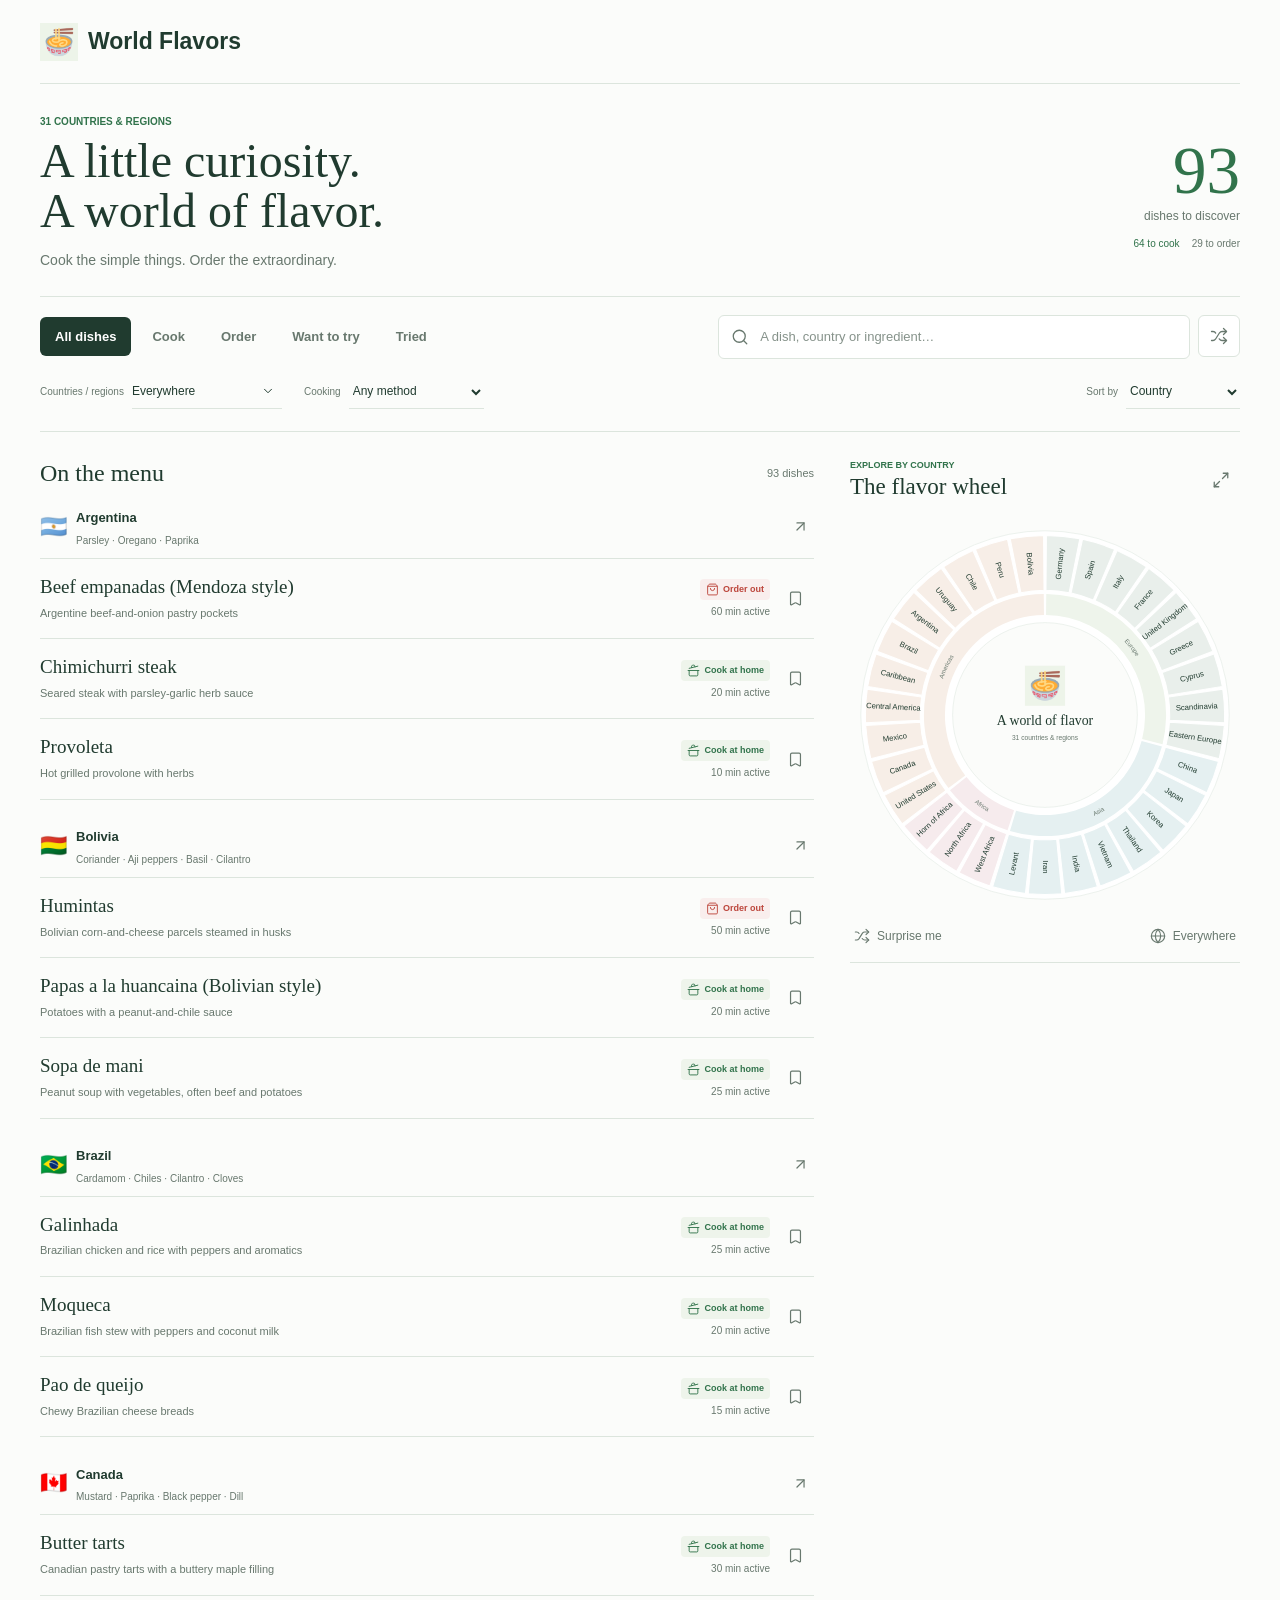
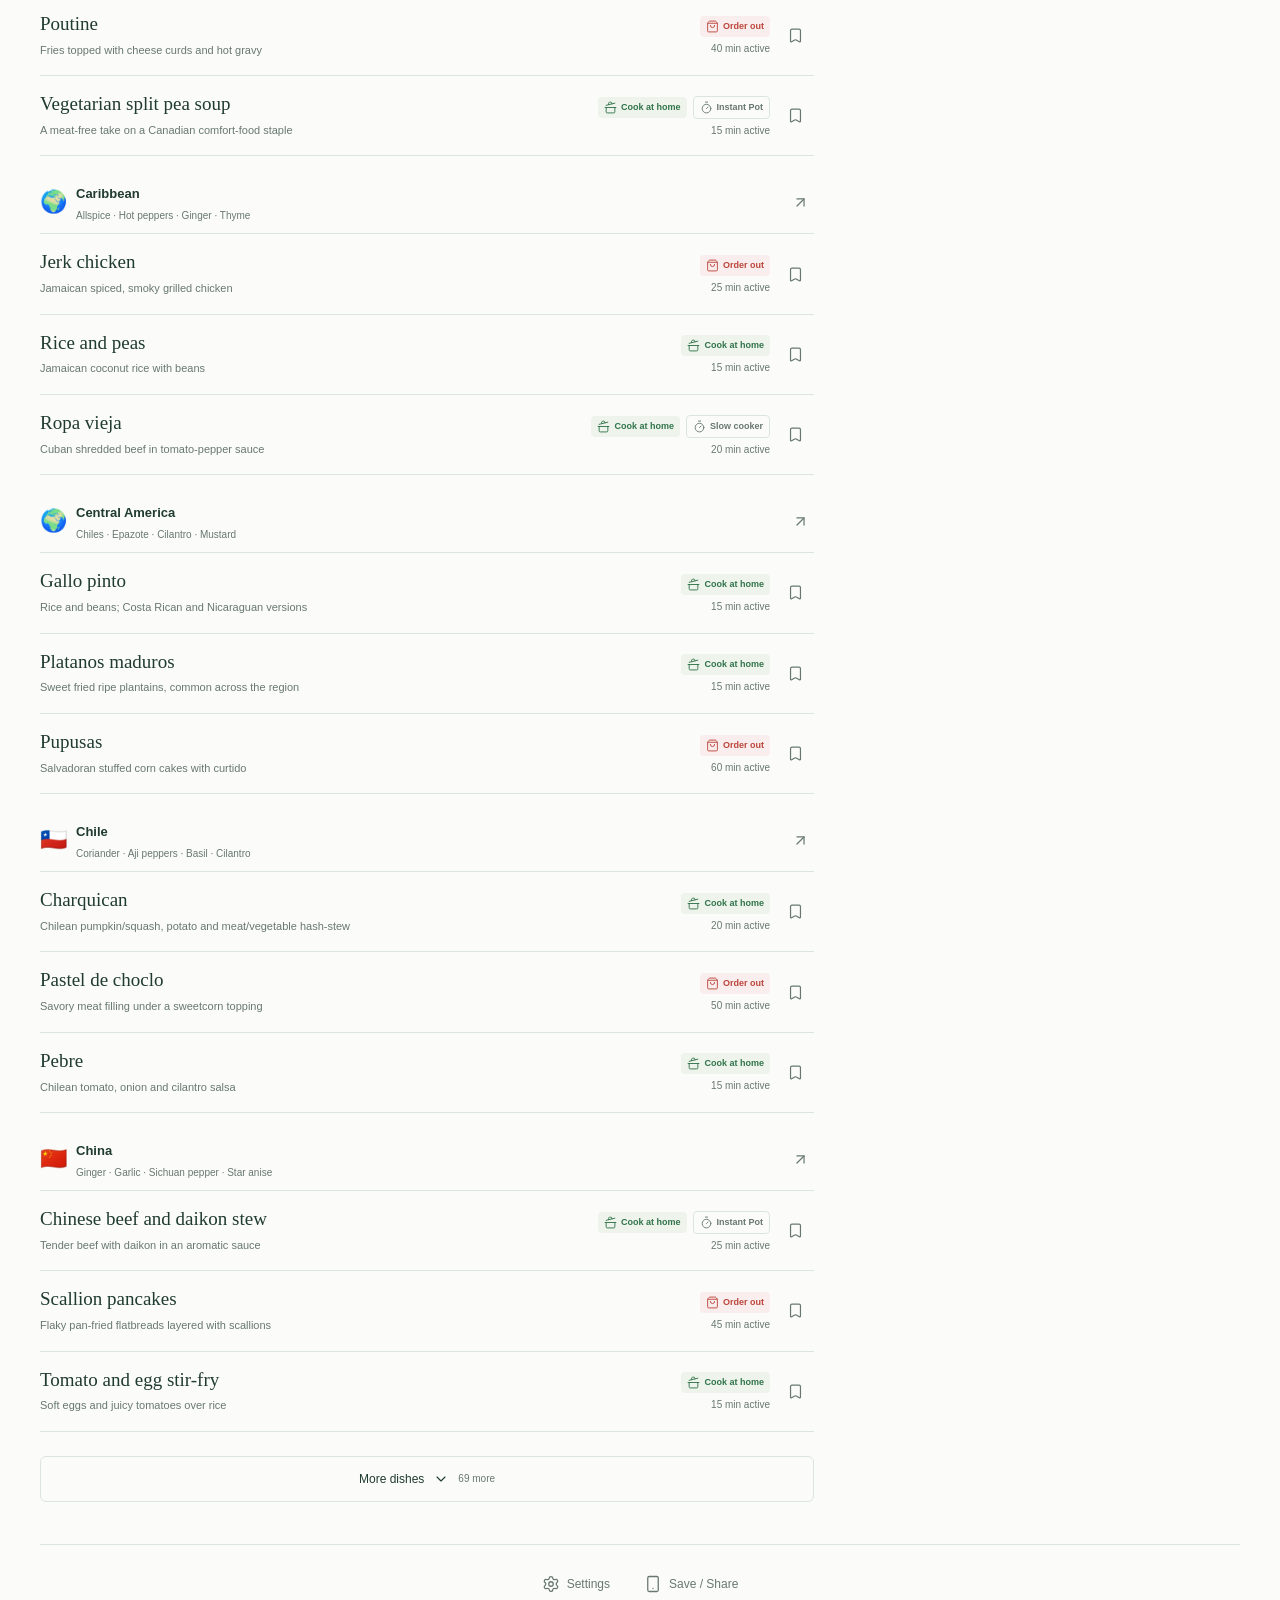
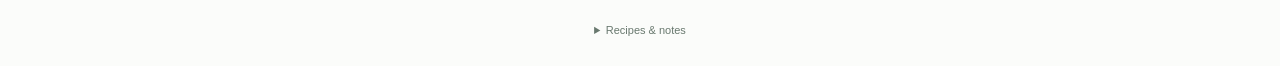
==== index.html @ bf19f8ea "Add country flavor notes and wheel spices; remove lingering hover boxes" ====
<!doctype html>
<html lang="en"><head><meta charset="utf-8"><meta name="viewport" content="width=device-width, initial-scale=1, viewport-fit=cover"><title>World Flavors</title><meta name="description" content="93 dishes, 31 countries and regions. Easy home cooking, Instant Pot and slow-cooker recipes, and extraordinary takeout."><meta name="theme-color" content="#fbfcfa"><meta name="apple-mobile-web-app-title" content="World Flavors"><link rel="icon" href="assets/food-32.png" type="image/png"><link rel="apple-touch-icon" href="assets/food-180.png"><link rel="manifest" href="manifest.webmanifest"><link rel="stylesheet" href="shared/styles.css?v=20261022-flavors"><link rel="stylesheet" href="shared/wheel.css?v=20261022-flavors"></head><body data-theme="original"><div id="app"><p class="load-error">Opening the menu…</p></div><script src="shared/lucide.min.js"></script><script type="module" src="shared/app.js?v=20261022-flavors"></script></body></html>
---- shared/styles.css ----
@font-face{font-family:FlavorSerif;src:local('Georgia');font-display:swap}
:root{--bg:#fbfcfa;--paper:#fff;--ink:#203b2f;--muted:#68786e;--line:#dce5dd;--accent:#31734b;--accent-ink:#fff;--soft:#eef4eb;--secondary:#bc453b;--highlight:#ffac35;--shadow:0 24px 80px #14281c22;color-scheme:light;font-family:Arial,Helvetica,sans-serif;font-synthesis:none;letter-spacing:0}
*{box-sizing:border-box}body{margin:0;background:var(--bg);color:var(--ink);min-width:320px}button,input,select,textarea{font:inherit;color:inherit}button,a,input,select,textarea{-webkit-tap-highlight-color:transparent}button{cursor:pointer}button,a{touch-action:manipulation}a{color:var(--accent)}button{border:0}button:focus-visible,a:focus-visible,input:focus-visible,select:focus-visible,textarea:focus-visible,path:focus-visible{outline:3px solid var(--secondary);outline-offset:3px}button:disabled{opacity:.5;cursor:default}button:active:not(:disabled){transform:scale(.97)}svg{flex-shrink:0;vertical-align:middle}[hidden]{display:none!important}h1,h2,h3,p{margin-top:0}h1,h2,h3{letter-spacing:0}button svg{pointer-events:none}.site-shell{max-width:1360px;margin:0 auto;padding:0 40px}.topbar{display:flex;align-items:center;justify-content:space-between;min-height:84px;gap:12px;border-bottom:1px solid var(--line)}.brand{display:flex;align-items:center;gap:10px;text-decoration:none;color:var(--ink);font-weight:750;font-size:23px;white-space:nowrap}.brand img{object-fit:contain}.variant-link{display:flex;align-items:center;gap:7px;font-size:12px;text-decoration:none;color:var(--muted)}.intro{display:flex;justify-content:space-between;align-items:center;padding:32px 0 25px;gap:24px}.eyebrow{display:block;color:var(--accent);font-size:10px;letter-spacing:0;font-weight:750;margin-bottom:9px}.intro h1{font-family:Georgia,serif;font-weight:500;font-size:48px;line-height:1.04;margin:0 0 14px}.intro-caption{color:var(--muted);font-size:14px;margin:0;line-height:1.5}.intro-tally{min-width:185px;display:grid;gap:5px;text-align:right}.intro-tally>strong{font-family:Georgia,serif;font-size:67px;line-height:1;font-weight:400;color:var(--accent)}.intro-tally>span{font-size:12px;color:var(--muted)}.intro-tally>div{display:flex;justify-content:flex-end;gap:12px;font-size:10px;color:var(--muted);margin-top:10px}.intro-tally>div span:first-child{color:var(--accent)}.mobile-tools{display:none}.filters{padding:18px 0 22px;border-top:1px solid var(--line);border-bottom:1px solid var(--line);display:grid;grid-template-columns:minmax(0,1fr) minmax(280px,.8fr);gap:16px 26px}.tabs{display:flex;gap:6px;align-items:center;overflow-x:auto;scrollbar-width:none}.tabs button{min-height:39px;padding:0 15px;border-radius:6px;white-space:nowrap;background:transparent;color:var(--muted);font-size:13px;font-weight:600;transition:background .18s,color .18s}.tabs button[aria-pressed=true]{background:var(--ink);color:var(--paper)}.search-line{display:flex;gap:8px;min-width:0}.searchbox{display:flex;gap:9px;align-items:center;border:1px solid var(--line);border-radius:6px;background:var(--paper);padding:0 12px;min-width:0;flex:1}.searchbox svg{color:var(--muted)}.searchbox input{background:transparent;border:0;outline:0;width:100%;min-height:42px;min-width:0;font-size:13px}.searchbox:focus-within{outline:2px solid var(--accent);outline-offset:1px}.searchbox input::placeholder{color:var(--muted);opacity:.8}.filter-selects{grid-column:1/-1;display:flex;gap:22px}.filter-selects label{display:flex;align-items:center;gap:8px;min-width:0}.filter-selects label>span{font-size:10px;color:var(--muted);white-space:nowrap}.filter-selects select{background:transparent;border:0;border-bottom:1px solid var(--line);border-radius:0;min-height:34px;font-size:12px;min-width:0;max-width:230px;padding-right:7px}.sort-field{margin-left:auto}.icon-button{background:transparent;display:inline-flex;align-items:center;justify-content:center;width:38px;height:38px;min-width:38px;border-radius:6px;color:var(--muted);transition:background .15s,color .15s,transform .18s}.icon-button:hover{background:var(--soft);color:var(--accent)}.shuffle-button{height:42px;width:42px;border:1px solid var(--line);background:var(--paper)}.text-action{display:inline-flex;align-items:center;justify-content:center;gap:7px;background:transparent;text-decoration:none;color:var(--muted);font-size:12px;padding:8px 4px;min-height:38px;transition:color .15s}.text-action:hover{color:var(--accent)}.main-layout{display:grid;grid-template-columns:minmax(0,1fr) 340px;gap:36px;align-items:start;padding:28px 0 10px}.wheel-aside{grid-column:2;grid-row:1;position:sticky;top:20px;padding:0 0 12px}.wheel-heading{display:flex;justify-content:space-between;align-items:center;margin-bottom:12px;gap:10px}.wheel-heading h2{font-family:Georgia,serif;font-size:23px;font-weight:500;margin:0}.wheel-heading .eyebrow{font-size:9px;margin-bottom:4px}.wheel-image{position:relative;aspect-ratio:4/3;background:#e6e5dc;border-radius:6px;overflow:hidden;isolation:isolate}.wheel-image>img{display:block;width:100%;height:100%;object-fit:contain}.wheel-overlay{position:absolute;inset:0;width:100%;height:100%}.wheel-overlay path{fill:transparent;stroke:transparent;stroke-width:5;cursor:pointer;transition:fill .15s,stroke .15s}.wheel-overlay path:hover{fill:#fff8;stroke:#fff}.wheel-overlay path.active{fill:#f7a31a70;stroke:#ff9700;stroke-width:7;filter:drop-shadow(0 0 4px #fff)}.wheel-overlay path:focus-visible{outline:0;fill:#fff8;stroke:#ff9700}.wheel-selection{font-family:Georgia,serif;font-size:20px;margin:15px 0 9px;min-height:24px}.wheel-actions{display:flex;justify-content:space-between;gap:12px;align-items:center;border-bottom:1px solid var(--line);padding:0 0 7px}.quiet{font-size:10px;color:var(--muted);line-height:1.5;margin:10px 0 0}.results{min-width:0;grid-column:1;grid-row:1}.results-heading{display:flex;align-items:center;justify-content:space-between;gap:12px;margin-bottom:18px}.results-heading h2{font-family:Georgia,serif;font-size:24px;font-weight:500;margin:0}.results-heading>span{font-size:11px;color:var(--muted);white-space:nowrap}.country-group{margin-bottom:24px}.country-heading{display:flex;align-items:center;gap:9px;border-bottom:1px solid var(--line);padding:0 0 9px}.country-heading h3{font-size:13px;font-weight:700;margin:0}.country-heading>button{margin-left:auto;width:28px;height:28px;min-width:28px}.country-flag{font-size:22px}.dish-row{display:flex;align-items:center;border-bottom:1px solid var(--line);position:relative;transition:background .18s}.dish-open:hover .dish-text>strong{color:var(--accent)}.dish-open{display:flex;align-items:center;justify-content:space-between;text-align:left;padding:17px 6px 17px 0;gap:14px;width:100%;min-width:0;background:transparent}.dish-text{min-width:0;display:grid;gap:6px}.dish-text>strong{font-family:Georgia,serif;font-size:19px;font-weight:500;line-height:1.2;overflow-wrap:anywhere}.dish-text>small{font-size:11px;line-height:1.5;color:var(--muted);max-width:330px}.row-end{display:flex;flex-wrap:wrap;align-items:center;gap:6px;justify-content:flex-end;max-width:180px;flex-shrink:0}.row-end>small{font-size:10px;color:var(--muted);width:100%;text-align:right}.row-end>svg{display:none}.badge{display:inline-flex;align-items:center;gap:4px;border-radius:4px;padding:4px 6px;font-size:9px;line-height:1;white-space:nowrap;font-weight:600;color:var(--accent);background:var(--soft)}.badge.order{color:var(--secondary);background:color-mix(in srgb,var(--secondary) 9%,var(--paper))}.badge.appliance{background:transparent;border:1px solid var(--line);color:var(--muted)}.save-button.selected{color:var(--accent)}.save-button.selected svg{fill:color-mix(in srgb,var(--accent) 18%,transparent)}.tried-mark{display:inline-flex;align-items:center;justify-content:center;margin-left:7px;color:var(--accent);vertical-align:middle}.load-more{display:flex;align-items:center;justify-content:center;gap:9px;width:100%;border:1px solid var(--line);background:transparent;border-radius:6px;min-height:46px;color:var(--ink);font-size:12px}.load-more small{font-size:10px;color:var(--muted)}.empty-state{text-align:center;padding:60px 20px;color:var(--muted)}.empty-state h3{font-size:19px;color:var(--ink);margin:18px 0 8px}.empty-state p{font-size:13px;line-height:1.5}.empty-state .primary{margin-top:12px}.footer{border-top:1px solid var(--line);padding:20px 0 26px;margin-top:32px}.footer-actions{display:flex;justify-content:center;gap:26px;margin-bottom:18px}.source-notes{max-width:780px;margin:auto;color:var(--muted);font-size:11px;line-height:1.7}.source-notes summary{cursor:pointer;text-align:center;font-size:11px}.source-notes p{margin:12px 0}.staging-back{display:flex;align-items:center;justify-content:center;gap:5px;text-decoration:none;color:var(--muted);font-size:10px;margin-top:16px}.cards-grid{display:grid;grid-template-columns:repeat(2,minmax(0,1fr));gap:16px}.dish-card{border:1px solid var(--line);border-radius:8px;background:var(--paper);padding:14px;min-width:0;transition:transform .2s,border-color .2s}.dish-card:hover{transform:translateY(-3px);border-color:var(--accent)}.card-top{display:flex;align-items:center;justify-content:space-between;gap:8px;margin-bottom:12px}.country-label{font-size:10px;color:var(--muted);line-height:1.4}.card-top .icon-button{width:30px;height:30px;min-width:30px}.card-open{display:block;background:transparent;text-align:left;width:100%;padding:0}.card-open h3{font-size:24px;line-height:1.1;font-weight:650;margin:0 0 12px;overflow-wrap:anywhere}.card-open p{font-size:12px;color:var(--muted);line-height:1.6;min-height:58px;margin:0 0 15px}.card-badges{display:flex;flex-wrap:wrap;gap:5px;margin-bottom:20px;min-height:23px}.card-bottom{display:flex;justify-content:space-between;align-items:center;gap:8px;border-top:1px solid var(--line);padding-top:12px;font-size:10px;color:var(--muted)}.card-bottom>span:first-child{display:flex;gap:4px;align-items:center}.passport-grid{display:grid;grid-template-columns:repeat(2,minmax(0,1fr));gap:20px}.passport-grid .country-group{border:1px solid var(--line);border-radius:8px;margin:0;padding:16px;background:var(--paper)}.passport-grid .country-heading{padding-bottom:12px}.passport-grid .country-heading>div small{display:block;font-size:10px;color:var(--muted);margin-top:4px}.passport-grid .dish-open{display:grid;gap:8px;padding:15px 0}.passport-grid .dish-text>strong{font-family:Arial,Helvetica,sans-serif;font-size:15px;font-weight:650}.passport-grid .row-end{max-width:none;justify-content:flex-start}.passport-grid .row-end>small{width:auto}.passport-grid .dish-text>small{display:none}.passport-grid .dish-row:last-child{border-bottom:0}.passport-grid .dish-row>.save-button{align-self:flex-start;margin-top:10px}.menu-table{border-top:2px solid var(--accent)}.menu-table-head{display:grid;grid-template-columns:2.1fr 1fr 1.2fr 60px 38px;gap:16px;padding:14px 8px;font-size:10px;color:var(--muted);border-bottom:1px solid var(--line)}.table-row{display:flex;align-items:center;border-bottom:1px solid var(--line);padding:0 8px;gap:8px}.table-row:hover{background:var(--soft)}.table-open{display:grid;grid-template-columns:2.1fr 1fr 1.2fr 60px;align-items:center;gap:16px;flex:1;min-width:0;text-align:left;background:transparent;padding:17px 0}.table-open>span:first-child{display:grid;gap:5px}.table-open strong{font-size:14px;line-height:1.4}.table-open>span:first-child small{font-size:10px;line-height:1.5;color:var(--muted)}.table-country{font-size:11px;color:var(--muted);line-height:1.5}.table-badges{display:flex;flex-wrap:wrap;gap:5px}.table-time{font-variant-numeric:tabular-nums;font-size:20px;color:var(--accent);text-align:right}.table-time small{display:block;font-size:9px;color:var(--muted)}.wheel-dish-country{display:block;font-size:10px;color:var(--muted);padding-top:16px}.wheel-dish .dish-text small{display:none}









/* Themes apply immediately to each direction, including every modal. */
body[data-theme="night"]{--bg:#171b1b;--paper:#212727;--ink:#eef3ed;--muted:#a4b3ac;--line:#3c4842;--accent:#9fd5ac;--accent-ink:#18291d;--soft:#2a3a30;--secondary:#f0a293;--shadow:0 24px 80px #0007;color-scheme:dark}
body[data-theme="garden"]{--bg:#f1f8f0;--paper:#fff;--ink:#244834;--muted:#6d8073;--line:#d4e4d5;--accent:#428753;--accent-ink:#fff;--soft:#e1f0de;--secondary:#ae5a50;color-scheme:light}
body[data-theme="cherry"]{--bg:#fff4f4;--paper:#fff;--ink:#5a2638;--muted:#98717c;--line:#f0d7df;--accent:#bd3556;--accent-ink:#fff;--soft:#f9e6ed;--secondary:#24786a;color-scheme:light}
body[data-theme="night"] .tabs button[aria-pressed=true]{background:var(--accent);color:var(--accent-ink)}
.modal-open{overflow:hidden}.modal-layer{position:fixed;inset:0;z-index:50;display:grid;place-items:center;padding:20px;background:#10201885;backdrop-filter:blur(8px);opacity:0;transition:opacity .16s ease}.modal-layer.visible{opacity:1}.modal-card{width:min(570px,100%);max-height:calc(100dvh - 40px);overflow:auto;overscroll-behavior:contain;background:var(--paper);color:var(--ink);padding:26px;border-radius:8px;border:1px solid var(--line);box-shadow:var(--shadow);transform:translateY(12px) scale(.97);transition:transform .2s cubic-bezier(.2,.7,.2,1)}.visible .modal-card{transform:translateY(0) scale(1)}.modal-layer[data-kind=wheel] .modal-card{width:min(980px,100%)}.modal-header{display:flex;align-items:flex-start;justify-content:space-between;gap:18px;margin-bottom:20px}.modal-header h2{font-family:Georgia,serif;font-weight:500;font-size:31px;line-height:1.1;margin:0;overflow-wrap:anywhere}.modal-header .eyebrow{font-size:11px;line-height:1.5}.close-button{border:1px solid var(--line);width:36px;height:36px;min-width:36px;color:var(--ink)}.close-button:hover{transform:rotate(90deg)}.detail-badges{display:flex;gap:6px;flex-wrap:wrap;margin-bottom:16px}.detail-badges .badge{font-size:11px;padding:6px 8px}.detail-description{font-size:16px;line-height:1.6;color:var(--muted)}.detail-facts{display:grid;grid-template-columns:1fr 1fr;gap:14px 22px;border-top:1px solid var(--line);border-bottom:1px solid var(--line);padding:17px 0;margin-bottom:21px}.detail-facts>div:last-child{grid-column:1/-1}.detail-facts span{display:block;font-size:9px;color:var(--muted);margin-bottom:6px}.detail-facts strong{font-size:15px;font-weight:600;line-height:1.4}.detail-section{margin-bottom:19px}.detail-section h3,.settings-section h3{font-size:13px;font-weight:650;margin:0 0 7px}.detail-section p{font-size:13px;line-height:1.6;color:var(--muted);margin:0}.appliance-note{display:flex;gap:12px;border-left:3px solid var(--accent);padding-left:12px}.appliance-note>svg{color:var(--accent);margin-top:2px}.appliance-note small{display:block;font-size:10px;color:var(--accent);margin-top:6px;line-height:1.5}.detail-choices{display:flex;gap:10px;flex-wrap:wrap;margin-bottom:20px}.primary,.secondary{display:inline-flex;align-items:center;justify-content:center;gap:8px;text-decoration:none;min-height:44px;border-radius:6px;padding:10px 16px;font-size:13px;font-weight:600;transition:background .15s,transform .15s}.primary{background:var(--accent);color:var(--accent-ink);border:1px solid var(--accent)}.secondary{background:transparent;border:1px solid var(--line);color:var(--muted)}.secondary.selected{color:var(--accent);background:var(--soft);border-color:var(--accent)}.recipe-link{display:flex;width:100%;margin-top:18px}.detail-wheel-link{display:flex;margin:9px auto 0;font-size:11px;max-width:100%;white-space:normal}.notes-field{display:grid;gap:7px;font-size:11px;color:var(--muted)}textarea,input,select{font-size:16px}textarea{resize:vertical;line-height:1.5}textarea,.share-row input{width:100%;border:1px solid var(--line);border-radius:6px;background:var(--bg);padding:10px}.notes-field textarea{font-size:14px}.settings-section{margin-bottom:22px}.theme-choices{display:grid;grid-template-columns:repeat(4,minmax(0,1fr));gap:9px}.theme-choices button{display:grid;justify-items:center;gap:8px;border:1px solid var(--line);border-radius:6px;background:transparent;padding:12px 4px;font-size:11px;min-width:0}.theme-choices button[aria-pressed=true]{border:2px solid var(--accent);padding:11px 3px;color:var(--accent)}.swatch{width:27px;height:27px;border-radius:50%;border:1px solid #0002;background:#fff}.swatch.original{background:linear-gradient(90deg,#f7f9ef 50%,#35734d 50%)}.swatch.night{background:linear-gradient(90deg,#1c2622 50%,#9fd5ac 50%)}.swatch.garden{background:linear-gradient(90deg,#e6f7df 50%,#428753 50%)}.swatch.cherry{background:linear-gradient(90deg,#f9e6ed 50%,#bd3556 50%)}.toggle{display:flex;align-items:center;justify-content:space-between;gap:20px;border-bottom:1px solid var(--line);padding:15px 0;font-size:13px;position:relative}.toggle input{position:absolute;right:0;opacity:0;width:46px;height:27px;margin:0}.toggle i{display:block;position:relative;width:43px;height:25px;border-radius:20px;background:var(--line);transition:background .2s;pointer-events:none}.toggle i:after{content:'';position:absolute;width:19px;height:19px;left:3px;top:3px;border-radius:50%;background:#fff;box-shadow:0 1px 4px #0003;transition:transform .2s}.toggle input:checked+i{background:var(--accent)}.toggle input:checked+i:after{transform:translateX(18px)}.toggle input:focus-visible+i{outline:3px solid var(--secondary)}.advanced{font-size:12px;margin-bottom:20px;color:var(--muted)}.advanced summary{cursor:pointer;margin-bottom:12px}.advanced>a{display:block;line-height:1.8}.advanced+.primary{width:100%}.install-section{display:flex;align-items:center;gap:14px;margin-bottom:18px}.install-section img{background:var(--soft);border-radius:8px;padding:7px}.install-section h3{font-size:18px;margin:0 0 5px}.install-section p{font-size:13px;color:var(--muted);line-height:1.5;margin:0}.install-steps{display:grid;grid-template-columns:1fr 1fr;gap:20px}.install-steps strong{font-size:12px}.install-steps p{font-size:12px;color:var(--muted);line-height:1.7;margin:6px 0 0}.modal-card hr{border:0;border-top:1px solid var(--line);margin:24px 0}.share-row{display:flex;gap:9px}.share-row input{font-size:12px;min-width:0}.share-row button{white-space:nowrap}.copy-feedback{font-size:12px;color:var(--accent);margin:10px 0 0}.wheel-modal-caption{text-align:center;font-size:18px;margin-top:14px}.toast{position:fixed;bottom:24px;left:50%;transform:translateX(-50%);z-index:70;padding:12px 18px;max-width:calc(100% - 30px);background:var(--ink);color:var(--paper);border-radius:6px;box-shadow:var(--shadow);font-size:13px}.no-wheel .wheel-aside{display:none}.no-wheel .main-layout{grid-template-columns:1fr}.no-wheel .results{grid-column:1}.no-wheel .cards-grid{grid-template-columns:repeat(3,minmax(0,1fr))}.no-wheel .passport-grid{grid-template-columns:repeat(3,minmax(0,1fr))}.compact .dish-open{padding-top:10px;padding-bottom:10px}.compact .dish-text small{display:none}.compact .dish-card{padding:10px}.compact .table-open{padding:10px 0}.compact .table-open>span:first-child small{display:none}.compact .card-open p{min-height:0;display:none}.still *,.still *:before,.still *:after{animation:none!important;transition:none!important;scroll-behavior:auto!important}.load-error{margin:60px auto;text-align:center}

@media(max-width:1000px){.site-shell{padding:0 24px}.main-layout{grid-template-columns:minmax(0,1fr) 260px;gap:24px}.passport-grid{grid-template-columns:1fr}.table-country{display:none}.table-open{grid-template-columns:1.5fr 1fr 40px;gap:10px}.menu-table-head{grid-template-columns:1.5fr 1fr 40px 38px;gap:10px}.menu-table-head span:nth-child(2){display:none}.filter-selects{gap:14px}.filter-selects label{gap:5px}.filter-selects select{max-width:180px}}
@media(max-width:740px){.site-shell{padding:0 17px}.topbar{min-height:70px}.brand{font-size:21px;gap:7px}.brand img{width:31px;height:31px}.variant-link{font-size:10px;gap:3px;max-width:110px}.intro{padding:23px 0 19px;gap:10px}.intro h1{font-size:37px}.intro .eyebrow{font-size:9px;max-width:220px}.intro-caption{font-size:11px;max-width:240px;line-height:1.6}.intro-tally{min-width:75px}.intro-tally>strong{font-size:47px}.intro-tally>span{font-size:9px}.intro-tally>div{display:grid;gap:3px;font-size:9px;margin-top:5px}.mobile-tools{display:flex;align-items:center;justify-content:space-between;border-top:1px solid var(--line);padding:3px 0}.mobile-tools .text-action{font-size:11px}.filters{display:flex;flex-direction:column;gap:12px;padding:12px 0 14px}.tabs{gap:3px}.tabs button{flex:1;padding:0 10px;min-height:36px;font-size:11px}.search-line{width:100%}.searchbox input{font-size:16px;min-height:43px}.shuffle-button{display:none}.filter-selects{display:grid;grid-template-columns:1.05fr 1fr;gap:10px;align-items:start}.filter-selects label{display:grid;gap:2px;min-width:0}.filter-selects select{max-width:none;width:100%;font-size:12px;min-height:36px}.filter-selects label>span{font-size:9px}.filter-selects .sort-field{display:none}.main-layout{display:block;padding:21px 0 0}.wheel-aside{display:none}.results-heading{margin-bottom:18px}.results-heading h2{font-size:24px}.results-heading>span{font-size:10px}.country-group{margin-bottom:22px}.country-heading{padding-bottom:6px}.country-heading h3{font-size:12px}.country-flag{font-size:20px}.dish-text>strong{font-size:18px}.dish-open{gap:10px;padding:16px 0}.dish-text>small{font-size:11px;line-height:1.5;max-width:205px}.row-end{max-width:102px;gap:5px}.row-end .badge{font-size:8px}.row-end>.badge.appliance{font-size:8px}.row-end>small{font-size:9px}.dish-row>.save-button{min-width:29px;width:29px;margin-left:4px}.cards-grid,.no-wheel .cards-grid{grid-template-columns:repeat(2,minmax(0,1fr));gap:10px}.dish-card{padding:12px}.card-top{gap:4px;margin-bottom:11px}.country-label{font-size:9px}.card-open h3{font-size:22px;min-height:48px;margin-bottom:8px;line-height:1.1}.card-open p{font-size:11px;min-height:67px;line-height:1.5;margin-bottom:12px}.card-top .icon-button{width:27px;height:27px;min-width:27px}.card-badges{gap:4px;min-height:46px;margin-bottom:12px;align-content:start}.card-badges .badge{font-size:8px}.card-bottom{font-size:9px;gap:5px;padding-top:10px}.card-bottom>span:first-child{gap:3px}.card-bottom>span:first-child svg{width:12px}.card-bottom>span:last-child{font-size:8px;max-width:48px;line-height:1.5}.passport-grid,.no-wheel .passport-grid{grid-template-columns:1fr}.passport-grid .country-group{padding:15px}.passport-grid .dish-open{grid-template-columns:minmax(0,1fr) auto;align-items:center;gap:8px}.passport-grid .row-end{max-width:115px;justify-content:flex-end}.passport-grid .row-end>small{width:100%;text-align:right}.passport-grid .dish-text>strong{font-size:15px}.passport-grid .country-heading h3{font-size:24px}.passport-grid .dish-row>.save-button{margin-top:8px;align-self:center}.footer{margin-top:25px;padding:14px 0 23px}.footer-actions{gap:22px}.footer-actions .text-action{font-size:12px}.source-notes{font-size:10px}.source-notes summary{font-size:10px}.modal-layer{padding:14px}.modal-card{max-height:calc(100dvh - 28px);padding:21px}.modal-header{gap:12px;margin-bottom:17px}.modal-header h2{font-size:28px}.detail-description{font-size:14px}.detail-facts{padding:15px 0}.detail-section p{font-size:13px}.share-row{display:grid}.share-row input{min-height:42px}.install-steps{gap:15px}.theme-choices{gap:6px}.theme-choices button{font-size:10px}.modal-layer[data-kind=wheel] .modal-card{padding:13px}.modal-layer[data-kind=wheel] .modal-header h2{font-size:25px}.modal-layer[data-kind=wheel] .modal-header{margin-bottom:12px}.wheel-modal-caption{font-size:17px}.modal-layer[data-kind=wheel] .wheel-image{border-radius:4px}.menu-table-head{display:none}.table-row{padding:0 4px;gap:4px}.table-open{grid-template-columns:minmax(0,1fr) auto;gap:8px;position:relative;padding:16px 0}.table-open>span:first-child{grid-column:1;gap:4px}.table-open strong{font-size:14px}.table-open>span:first-child small{font-size:10px;max-width:225px}.table-country{display:block;grid-column:1;grid-row:2;font-size:10px}.table-badges{grid-column:1;grid-row:3}.table-time{grid-column:2;grid-row:1/4;font-size:25px;min-width:37px}.table-time small{font-size:9px}.table-row .icon-button{width:30px;min-width:30px}.menu-table{border-top-width:1px}.intro-tally>div span{white-space:nowrap}
}
@media(max-width:370px){.brand{font-size:19px}.variant-link{max-width:86px;font-size:9px}.intro h1{font-size:33px}.intro-caption{font-size:10px}.intro-tally{min-width:62px}.intro-tally>strong{font-size:39px}.row-end{max-width:90px}.dish-text>strong{font-size:16px}.dish-text>small{font-size:10px}.cards-grid{gap:8px}.dish-card{padding:10px}.card-open h3{font-size:20px}.card-open p{font-size:10px}.tabs button{padding:0 8px}.intro-caption{max-width:205px}}
.country-title{min-width:0}.country-info-button{background:none;padding:4px 0;text-align:left;font:inherit;min-height:26px}.country-info-button:hover{color:var(--accent);text-decoration:underline;text-underline-offset:3px}.country-flavors{font-size:10px;font-weight:400;color:var(--muted);line-height:1.6;margin:2px 0 0;overflow-wrap:anywhere}.hide-flavors .country-flavors{display:none}.flavor-note-list{font-family:Georgia,serif;font-size:23px;line-height:1.7;margin:3px 0 20px}.flavor-source{font-size:12px;line-height:1.7;color:var(--muted);margin-bottom:23px}
.country-filter{display:flex;align-items:center;gap:8px;min-width:0}
.country-filter>span{font-size:10px;color:var(--muted);white-space:nowrap}
.country-picker{display:flex;align-items:center;justify-content:space-between;gap:15px;min-width:150px;max-width:230px;min-height:34px;background:transparent;border-bottom:1px solid var(--line);font-size:12px;padding:0 7px 0 0;text-align:left}
.country-picker>span{min-width:0;overflow:hidden;text-overflow:ellipsis;white-space:nowrap}
.modal-layer[data-kind=countries] .modal-card{padding:0;overflow:hidden;width:min(570px,100%)}
.modal-layer[data-kind=countries] #modal-content{display:flex;flex-direction:column;max-height:calc(100dvh - 42px)}
.modal-layer[data-kind=countries] .modal-header{flex-shrink:0;padding:23px 23px 16px;margin:0}
.country-picker-toolbar{display:flex;align-items:center;justify-content:space-between;gap:10px;padding:0 23px 12px;border-bottom:1px solid var(--line);flex-shrink:0}
#country-count{font-size:11px;color:var(--muted)}
.country-picker-toolbar>div{display:flex;gap:14px}
.country-picker-toolbar .text-action{color:var(--accent);font-size:12px;padding:0;min-height:34px}
.region-groups{overflow:auto;overscroll-behavior:contain;padding:0 23px;min-height:0}
.region-group{padding:16px 0;border-bottom:1px solid var(--line)}
.region-group:last-child{border:0}
.region-check{display:flex;align-items:center;gap:10px;min-height:38px;font-size:14px;font-weight:650;cursor:pointer}
.region-check small{font-size:10px;color:var(--muted);font-weight:400;margin-left:auto}
.region-groups input{width:18px;height:18px;margin:0;accent-color:var(--accent);flex-shrink:0;cursor:pointer}
.country-checks{display:grid;grid-template-columns:repeat(2,minmax(0,1fr));column-gap:16px;margin-top:5px}
.country-checks label{display:flex;align-items:center;gap:10px;font-size:12px;min-height:42px;line-height:1.4;cursor:pointer;padding:4px 0}
.country-checks label span{overflow-wrap:anywhere}
.country-picker-footer{padding:14px 23px;border-top:1px solid var(--line);flex-shrink:0;background:var(--paper)}
.country-picker-footer .primary{width:100%}
@media(max-width:740px){.country-filter{display:grid;gap:2px;min-width:0}.country-filter>span{font-size:9px}.country-picker{min-width:0;max-width:none;width:100%;min-height:36px}.modal-layer[data-kind=countries] #modal-content{max-height:calc(100dvh - 30px)}.modal-layer[data-kind=countries] .modal-header{padding:21px 18px 13px}.country-picker-toolbar{padding:0 18px 10px}.region-groups{padding:0 18px}.country-picker-footer{padding:12px 18px}.country-checks{column-gap:10px}.country-checks label{font-size:11px;gap:8px;min-height:44px}}
@media(prefers-reduced-motion:reduce){*,*:before,*:after{animation:none!important;transition:none!important;scroll-behavior:auto!important}}
---- shared/wheel.css ----
.flavor-orbit{width:100%;aspect-ratio:1;position:relative}
.flavor-dial{display:block;width:100%;height:auto;overflow:visible}
.dial-paper{fill:var(--paper);stroke:var(--line);stroke-width:1}
.country-sector{--sector:#568265}
.country-sector.asia{--sector:#398a94}.country-sector.africa{--sector:#bc6374}.country-sector.americas{--sector:#c47c43}
.country-sector path{fill:color-mix(in srgb,var(--sector) 13%,var(--paper));stroke:var(--paper);stroke-width:2;cursor:pointer;transition:fill .25s,filter .25s}
.country-sector:hover path,.country-sector.active path{fill:color-mix(in srgb,var(--sector) 44%,var(--paper))}
.country-sector path:focus-visible{outline:none;stroke:var(--ink);stroke-width:3}
.country-label{fill:var(--ink);font-family:Arial,Helvetica,sans-serif;font-size:15px;pointer-events:none;user-select:none;font-weight:500}
.country-sector.active .country-label{font-weight:750}
.country-sector.in-filter:not(.active) path{fill:color-mix(in srgb,var(--sector) 32%,var(--paper));stroke:var(--accent);stroke-width:1.5}
.region-band{fill:var(--soft)}.region-band.asia{fill:color-mix(in srgb,#398a94 13%,var(--paper))}.region-band.africa{fill:color-mix(in srgb,#bc6374 13%,var(--paper))}.region-band.americas{fill:color-mix(in srgb,#c47c43 13%,var(--paper))}
.region-label{fill:var(--muted);font-size:12px;letter-spacing:0;pointer-events:none}
.dial-selection{fill:none;stroke:var(--accent);stroke-width:3;pointer-events:none;transition:opacity .2s}
.dial-center{fill:var(--bg);stroke:var(--line);stroke-width:1}
.dial-center-label{fill:var(--ink);font:27px Georgia,serif;pointer-events:none}
.dial-center-detail{fill:var(--muted);font:13px Arial,sans-serif;pointer-events:none}
.dial-center-spices{fill:var(--muted);font:18px Arial,sans-serif;pointer-events:none}
.flavor-dial:focus,.country-sector path:focus{outline:none}
.country-sector path:focus-visible{stroke:var(--ink);stroke-width:4}
.dial-pointer{fill:var(--accent);opacity:0;transition:opacity .2s}
.wheel-selection{text-align:center;font-size:20px;min-height:48px;display:grid;place-items:center;margin:9px 0 5px}
.wheel-heading{margin-bottom:20px}.wheel-aside{top:24px}.wheel-actions{margin-top:7px}
.modal-layer[data-kind=wheel] .modal-card{width:min(710px,100%)}
.modal-layer[data-kind=wheel] .flavor-orbit{max-width:560px;margin:0 auto}
.modal-layer[data-kind=wheel] .modal-header{margin-bottom:4px}
.wheel-modal-caption{margin:2px 0 5px;min-height:23px;font-family:Georgia,serif;color:var(--muted)}
@media(min-width:1100px){.main-layout{grid-template-columns:minmax(0,1fr) 390px}}
@media(max-width:740px){.modal-layer[data-kind=wheel] .modal-card{padding:17px 10px}.modal-layer[data-kind=wheel] .modal-header{padding:0 6px}.modal-layer[data-kind=wheel] .wheel-actions{padding:0 6px}.dial-center-label{font-size:29px}}
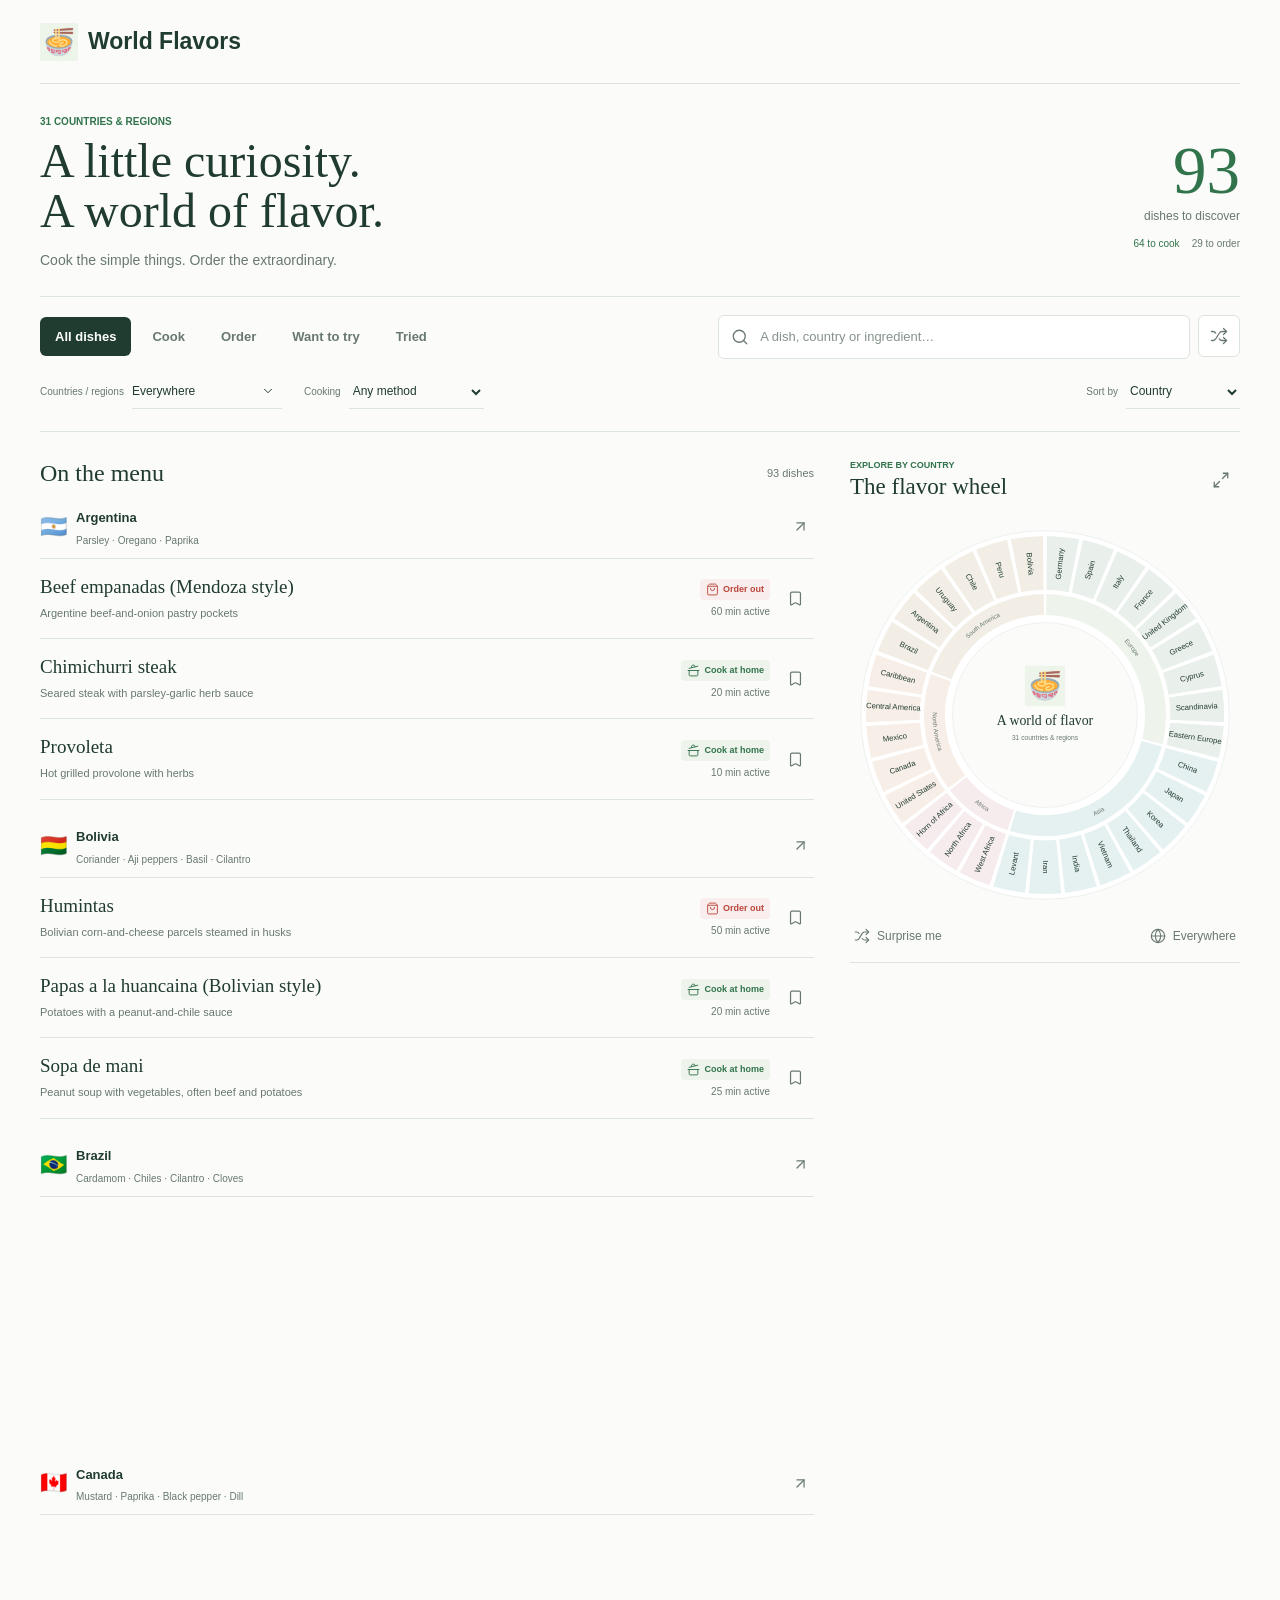
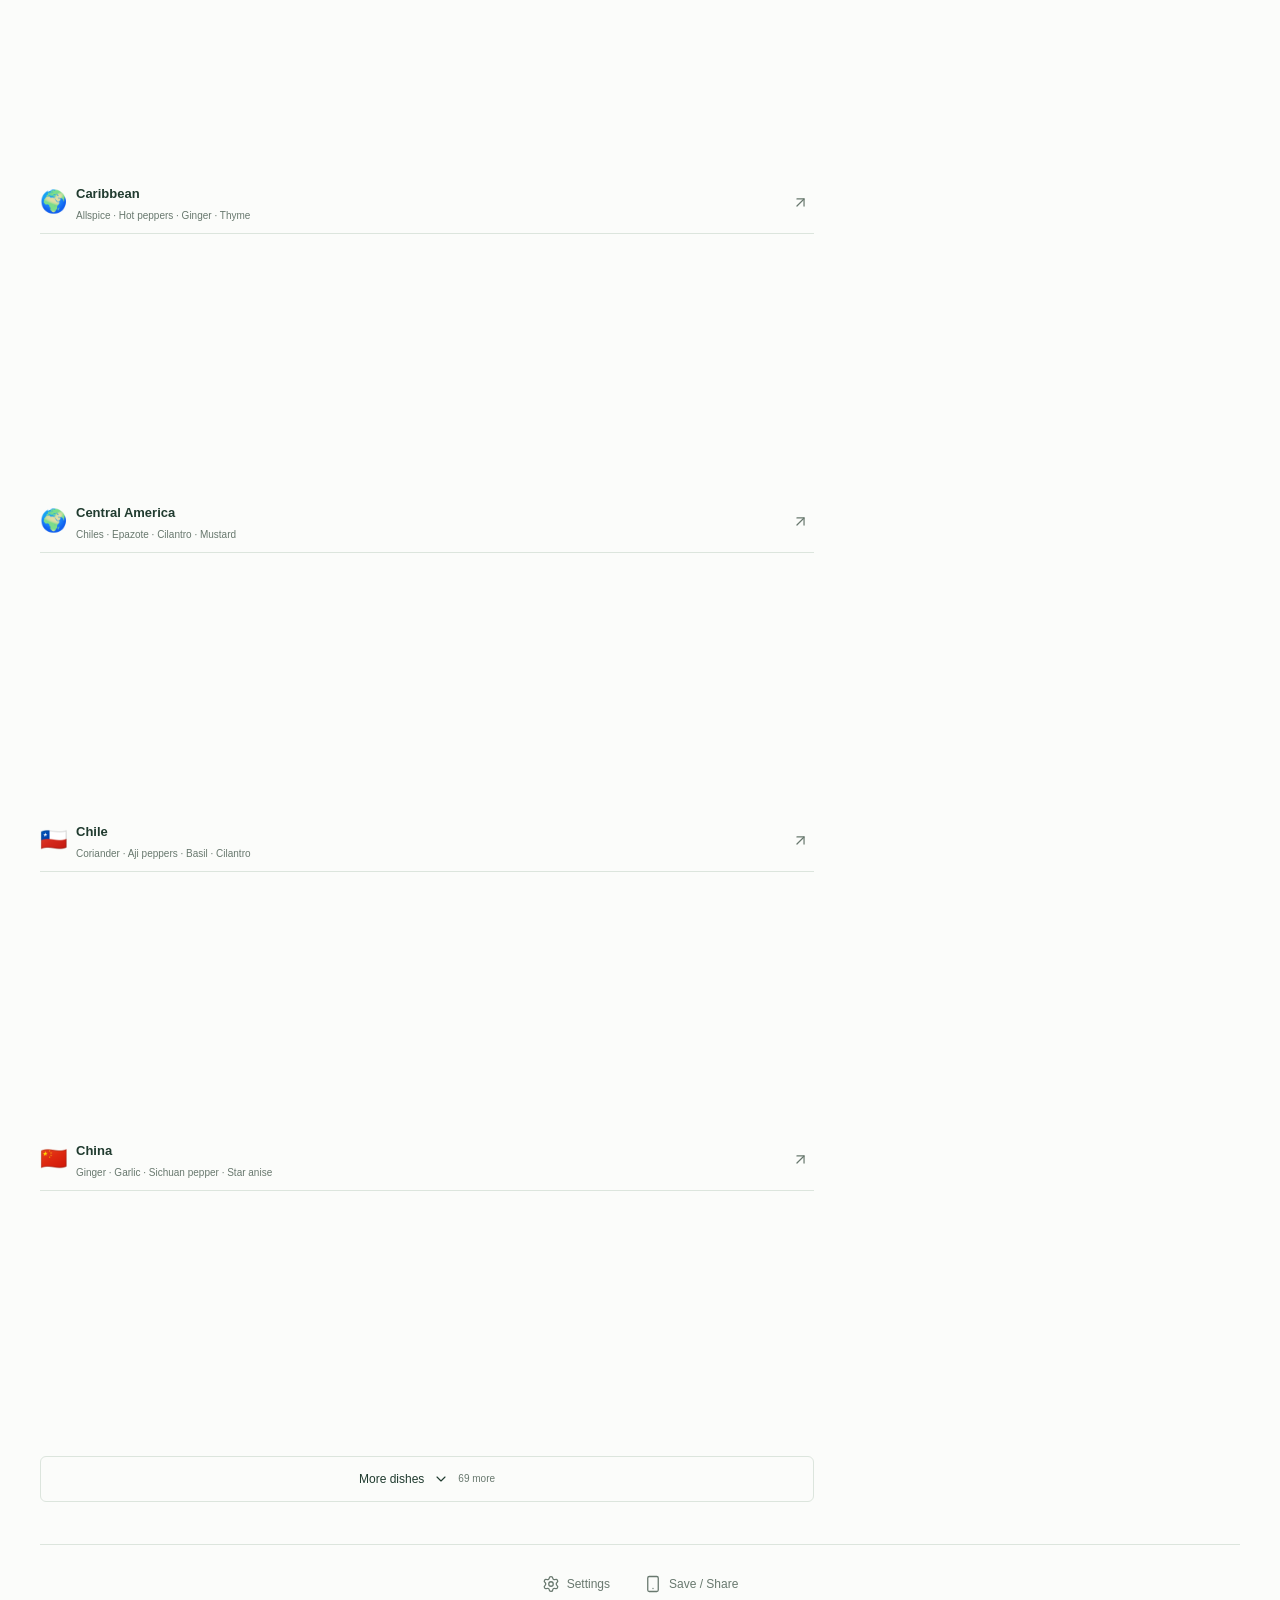
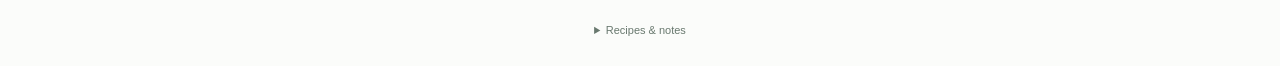
==== commit 812fbca4: "Keep North and South America separate in filters and wheel" ====
--- a/index.html
+++ b/index.html
@@ -1,2 +1,2 @@
 <!doctype html>
-<html lang="en"><head><meta charset="utf-8"><meta name="viewport" content="width=device-width, initial-scale=1, viewport-fit=cover"><title>World Flavors</title><meta name="description" content="93 dishes, 31 countries and regions. Easy home cooking, Instant Pot and slow-cooker recipes, and extraordinary takeout."><meta name="theme-color" content="#fbfcfa"><meta name="apple-mobile-web-app-title" content="World Flavors"><link rel="icon" href="assets/food-32.png" type="image/png"><link rel="apple-touch-icon" href="assets/food-180.png"><link rel="manifest" href="manifest.webmanifest"><link rel="stylesheet" href="shared/styles.css?v=20261022-flavors"><link rel="stylesheet" href="shared/wheel.css?v=20261022-flavors"></head><body data-theme="original"><div id="app"><p class="load-error">Opening the menu…</p></div><script src="shared/lucide.min.js"></script><script type="module" src="shared/app.js?v=20261022-flavors"></script></body></html>
+<html lang="en"><head><meta charset="utf-8"><meta name="viewport" content="width=device-width, initial-scale=1, viewport-fit=cover"><title>World Flavors</title><meta name="description" content="93 dishes, 31 countries and regions. Easy home cooking, Instant Pot and slow-cooker recipes, and extraordinary takeout."><meta name="theme-color" content="#fbfcfa"><meta name="apple-mobile-web-app-title" content="World Flavors"><link rel="icon" href="assets/food-32.png" type="image/png"><link rel="apple-touch-icon" href="assets/food-180.png"><link rel="manifest" href="manifest.webmanifest"><link rel="stylesheet" href="shared/styles.css?v=20261022-continents"><link rel="stylesheet" href="shared/wheel.css?v=20261022-continents"></head><body data-theme="original"><div id="app"><p class="load-error">Opening the menu…</p></div><script src="shared/lucide.min.js"></script><script type="module" src="shared/app.js?v=20261022-continents"></script></body></html>
--- a/shared/wheel.css
+++ b/shared/wheel.css
@@ -2,19 +2,21 @@
 .flavor-dial{display:block;width:100%;height:auto;overflow:visible}
 .dial-paper{fill:var(--paper);stroke:var(--line);stroke-width:1}
 .country-sector{--sector:#568265}
-.country-sector.asia{--sector:#398a94}.country-sector.africa{--sector:#bc6374}.country-sector.americas{--sector:#c47c43}
+.country-sector.asia{--sector:#398a94}.country-sector.africa{--sector:#bc6374}.country-sector.north-america{--sector:#c47c43}.country-sector.south-america{--sector:#9b7940}
 .country-sector path{fill:color-mix(in srgb,var(--sector) 13%,var(--paper));stroke:var(--paper);stroke-width:2;cursor:pointer;transition:fill .25s,filter .25s}
 .country-sector:hover path,.country-sector.active path{fill:color-mix(in srgb,var(--sector) 44%,var(--paper))}
 .country-sector path:focus-visible{outline:none;stroke:var(--ink);stroke-width:3}
 .country-label{fill:var(--ink);font-family:Arial,Helvetica,sans-serif;font-size:15px;pointer-events:none;user-select:none;font-weight:500}
 .country-sector.active .country-label{font-weight:750}
 .country-sector.in-filter:not(.active) path{fill:color-mix(in srgb,var(--sector) 32%,var(--paper));stroke:var(--accent);stroke-width:1.5}
-.region-band{fill:var(--soft)}.region-band.asia{fill:color-mix(in srgb,#398a94 13%,var(--paper))}.region-band.africa{fill:color-mix(in srgb,#bc6374 13%,var(--paper))}.region-band.americas{fill:color-mix(in srgb,#c47c43 13%,var(--paper))}
+.region-band{fill:var(--soft)}.region-band.asia{fill:color-mix(in srgb,#398a94 13%,var(--paper))}.region-band.africa{fill:color-mix(in srgb,#bc6374 13%,var(--paper))}.region-band.north-america{fill:color-mix(in srgb,#c47c43 13%,var(--paper))}.region-band.south-america{fill:color-mix(in srgb,#9b7940 13%,var(--paper))}
 .region-label{fill:var(--muted);font-size:12px;letter-spacing:0;pointer-events:none}
 .dial-selection{fill:none;stroke:var(--accent);stroke-width:3;pointer-events:none;transition:opacity .2s}
 .dial-center{fill:var(--bg);stroke:var(--line);stroke-width:1}
 .dial-center-label{fill:var(--ink);font:27px Georgia,serif;pointer-events:none}
 .dial-center-detail{fill:var(--muted);font:13px Arial,sans-serif;pointer-events:none}
+.dial-country-flag{font:66px 'Apple Color Emoji','Segoe UI Emoji','Noto Color Emoji',sans-serif;pointer-events:none}
+.dial-food-icon{pointer-events:none}
 .dial-center-spices{fill:var(--muted);font:18px Arial,sans-serif;pointer-events:none}
 .flavor-dial:focus,.country-sector path:focus{outline:none}
 .country-sector path:focus-visible{stroke:var(--ink);stroke-width:4}
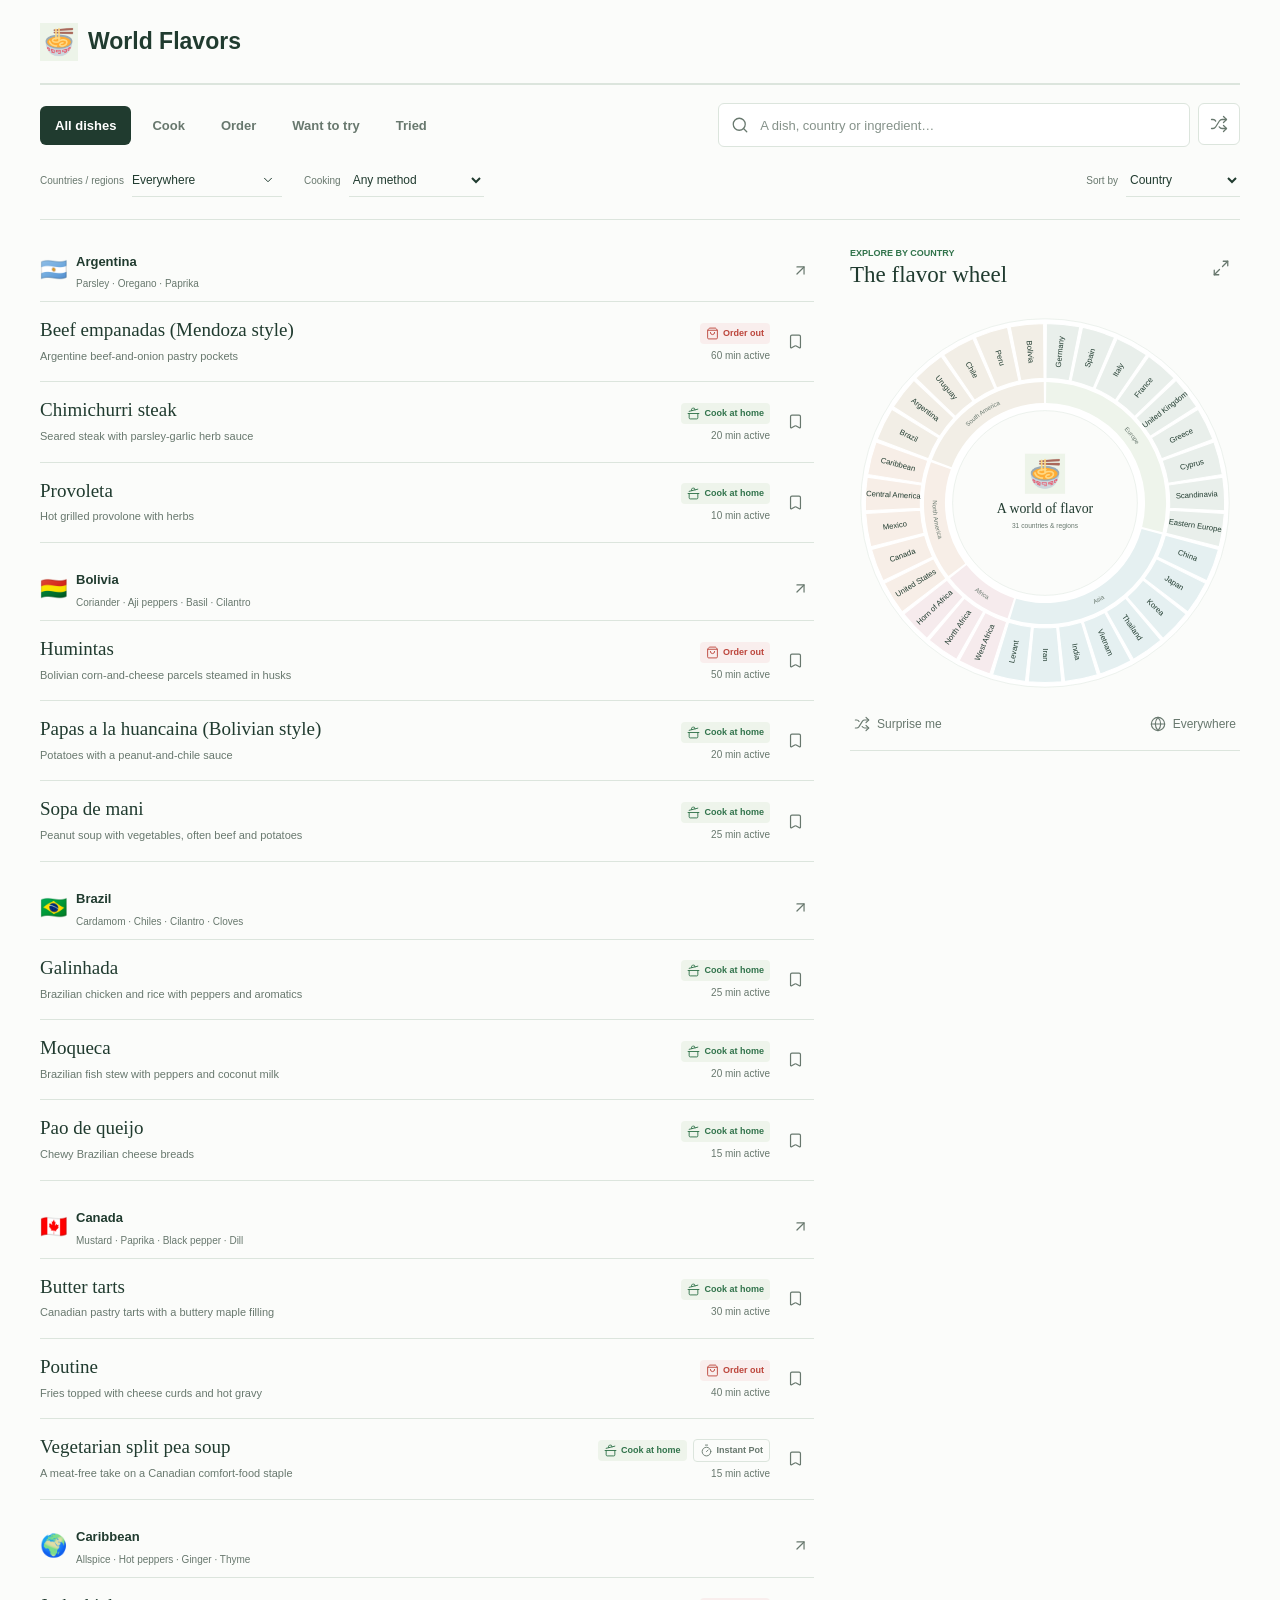
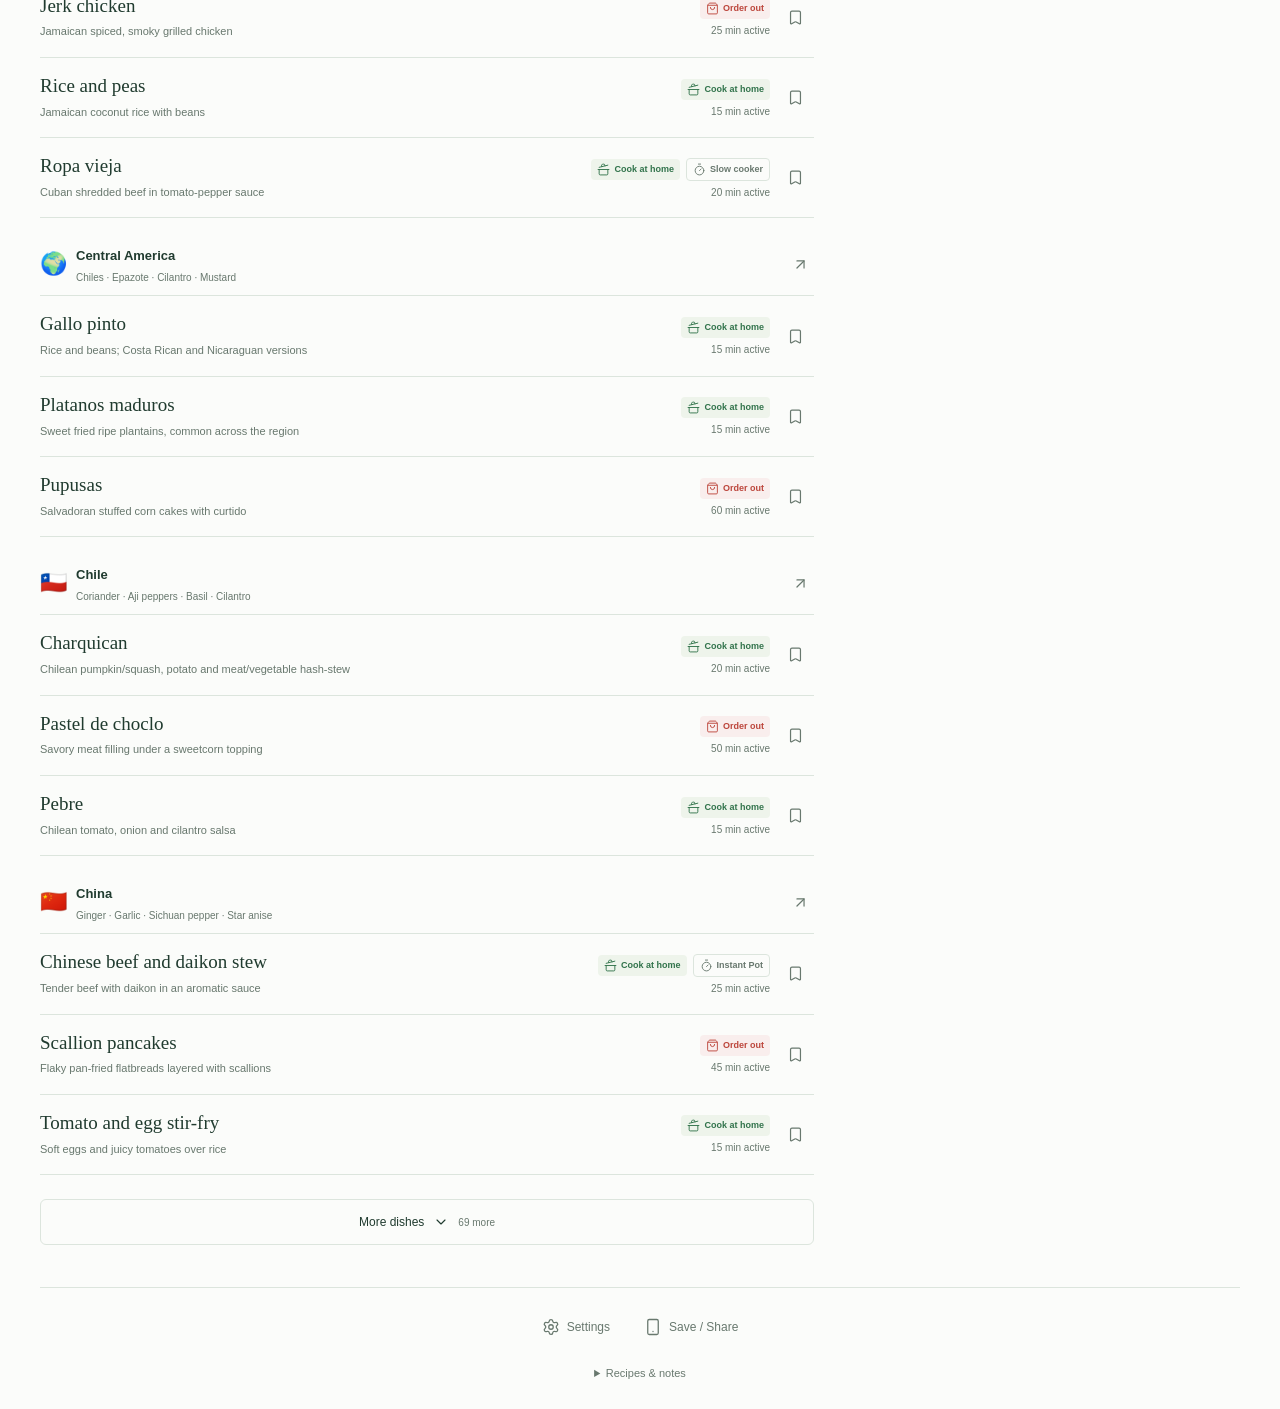
==== commit 2284e9fa: "Remove intro and visible dish tally for compact mobile browsing" ====
--- a/index.html
+++ b/index.html
@@ -1,2 +1,2 @@
 <!doctype html>
-<html lang="en"><head><meta charset="utf-8"><meta name="viewport" content="width=device-width, initial-scale=1, viewport-fit=cover"><title>World Flavors</title><meta name="description" content="93 dishes, 31 countries and regions. Easy home cooking, Instant Pot and slow-cooker recipes, and extraordinary takeout."><meta name="theme-color" content="#fbfcfa"><meta name="apple-mobile-web-app-title" content="World Flavors"><link rel="icon" href="assets/food-32.png" type="image/png"><link rel="apple-touch-icon" href="assets/food-180.png"><link rel="manifest" href="manifest.webmanifest"><link rel="stylesheet" href="shared/styles.css?v=20261022-continents"><link rel="stylesheet" href="shared/wheel.css?v=20261022-continents"></head><body data-theme="original"><div id="app"><p class="load-error">Opening the menu…</p></div><script src="shared/lucide.min.js"></script><script type="module" src="shared/app.js?v=20261022-continents"></script></body></html>
+<html lang="en"><head><meta charset="utf-8"><meta name="viewport" content="width=device-width, initial-scale=1, viewport-fit=cover"><title>World Flavors</title><meta name="description" content="93 dishes, 31 countries and regions. Easy home cooking, Instant Pot and slow-cooker recipes, and extraordinary takeout."><meta name="theme-color" content="#fbfcfa"><meta name="apple-mobile-web-app-title" content="World Flavors"><link rel="icon" href="assets/food-32.png" type="image/png"><link rel="apple-touch-icon" href="assets/food-180.png"><link rel="manifest" href="manifest.webmanifest"><link rel="stylesheet" href="shared/styles.css?v=20261022-compact"><link rel="stylesheet" href="shared/wheel.css?v=20261022-compact"></head><body data-theme="original"><div id="app"><p class="load-error">Opening the menu…</p></div><script src="shared/lucide.min.js"></script><script type="module" src="shared/app.js?v=20261022-compact"></script></body></html>
--- a/shared/styles.css
+++ b/shared/styles.css
@@ -21,6 +21,7 @@
 @media(max-width:740px){.site-shell{padding:0 17px}.topbar{min-height:70px}.brand{font-size:21px;gap:7px}.brand img{width:31px;height:31px}.variant-link{font-size:10px;gap:3px;max-width:110px}.intro{padding:23px 0 19px;gap:10px}.intro h1{font-size:37px}.intro .eyebrow{font-size:9px;max-width:220px}.intro-caption{font-size:11px;max-width:240px;line-height:1.6}.intro-tally{min-width:75px}.intro-tally>strong{font-size:47px}.intro-tally>span{font-size:9px}.intro-tally>div{display:grid;gap:3px;font-size:9px;margin-top:5px}.mobile-tools{display:flex;align-items:center;justify-content:space-between;border-top:1px solid var(--line);padding:3px 0}.mobile-tools .text-action{font-size:11px}.filters{display:flex;flex-direction:column;gap:12px;padding:12px 0 14px}.tabs{gap:3px}.tabs button{flex:1;padding:0 10px;min-height:36px;font-size:11px}.search-line{width:100%}.searchbox input{font-size:16px;min-height:43px}.shuffle-button{display:none}.filter-selects{display:grid;grid-template-columns:1.05fr 1fr;gap:10px;align-items:start}.filter-selects label{display:grid;gap:2px;min-width:0}.filter-selects select{max-width:none;width:100%;font-size:12px;min-height:36px}.filter-selects label>span{font-size:9px}.filter-selects .sort-field{display:none}.main-layout{display:block;padding:21px 0 0}.wheel-aside{display:none}.results-heading{margin-bottom:18px}.results-heading h2{font-size:24px}.results-heading>span{font-size:10px}.country-group{margin-bottom:22px}.country-heading{padding-bottom:6px}.country-heading h3{font-size:12px}.country-flag{font-size:20px}.dish-text>strong{font-size:18px}.dish-open{gap:10px;padding:16px 0}.dish-text>small{font-size:11px;line-height:1.5;max-width:205px}.row-end{max-width:102px;gap:5px}.row-end .badge{font-size:8px}.row-end>.badge.appliance{font-size:8px}.row-end>small{font-size:9px}.dish-row>.save-button{min-width:29px;width:29px;margin-left:4px}.cards-grid,.no-wheel .cards-grid{grid-template-columns:repeat(2,minmax(0,1fr));gap:10px}.dish-card{padding:12px}.card-top{gap:4px;margin-bottom:11px}.country-label{font-size:9px}.card-open h3{font-size:22px;min-height:48px;margin-bottom:8px;line-height:1.1}.card-open p{font-size:11px;min-height:67px;line-height:1.5;margin-bottom:12px}.card-top .icon-button{width:27px;height:27px;min-width:27px}.card-badges{gap:4px;min-height:46px;margin-bottom:12px;align-content:start}.card-badges .badge{font-size:8px}.card-bottom{font-size:9px;gap:5px;padding-top:10px}.card-bottom>span:first-child{gap:3px}.card-bottom>span:first-child svg{width:12px}.card-bottom>span:last-child{font-size:8px;max-width:48px;line-height:1.5}.passport-grid,.no-wheel .passport-grid{grid-template-columns:1fr}.passport-grid .country-group{padding:15px}.passport-grid .dish-open{grid-template-columns:minmax(0,1fr) auto;align-items:center;gap:8px}.passport-grid .row-end{max-width:115px;justify-content:flex-end}.passport-grid .row-end>small{width:100%;text-align:right}.passport-grid .dish-text>strong{font-size:15px}.passport-grid .country-heading h3{font-size:24px}.passport-grid .dish-row>.save-button{margin-top:8px;align-self:center}.footer{margin-top:25px;padding:14px 0 23px}.footer-actions{gap:22px}.footer-actions .text-action{font-size:12px}.source-notes{font-size:10px}.source-notes summary{font-size:10px}.modal-layer{padding:14px}.modal-card{max-height:calc(100dvh - 28px);padding:21px}.modal-header{gap:12px;margin-bottom:17px}.modal-header h2{font-size:28px}.detail-description{font-size:14px}.detail-facts{padding:15px 0}.detail-section p{font-size:13px}.share-row{display:grid}.share-row input{min-height:42px}.install-steps{gap:15px}.theme-choices{gap:6px}.theme-choices button{font-size:10px}.modal-layer[data-kind=wheel] .modal-card{padding:13px}.modal-layer[data-kind=wheel] .modal-header h2{font-size:25px}.modal-layer[data-kind=wheel] .modal-header{margin-bottom:12px}.wheel-modal-caption{font-size:17px}.modal-layer[data-kind=wheel] .wheel-image{border-radius:4px}.menu-table-head{display:none}.table-row{padding:0 4px;gap:4px}.table-open{grid-template-columns:minmax(0,1fr) auto;gap:8px;position:relative;padding:16px 0}.table-open>span:first-child{grid-column:1;gap:4px}.table-open strong{font-size:14px}.table-open>span:first-child small{font-size:10px;max-width:225px}.table-country{display:block;grid-column:1;grid-row:2;font-size:10px}.table-badges{grid-column:1;grid-row:3}.table-time{grid-column:2;grid-row:1/4;font-size:25px;min-width:37px}.table-time small{font-size:9px}.table-row .icon-button{width:30px;min-width:30px}.menu-table{border-top-width:1px}.intro-tally>div span{white-space:nowrap}
 }
 @media(max-width:370px){.brand{font-size:19px}.variant-link{max-width:86px;font-size:9px}.intro h1{font-size:33px}.intro-caption{font-size:10px}.intro-tally{min-width:62px}.intro-tally>strong{font-size:39px}.row-end{max-width:90px}.dish-text>strong{font-size:16px}.dish-text>small{font-size:10px}.cards-grid{gap:8px}.dish-card{padding:10px}.card-open h3{font-size:20px}.card-open p{font-size:10px}.tabs button{padding:0 8px}.intro-caption{max-width:205px}}
+.sr-only{position:absolute!important;width:1px!important;height:1px!important;padding:0!important;margin:-1px!important;overflow:hidden!important;clip:rect(0,0,0,0)!important;white-space:nowrap!important;border:0!important}
 .country-title{min-width:0}.country-info-button{background:none;padding:4px 0;text-align:left;font:inherit;min-height:26px}.country-info-button:hover{color:var(--accent);text-decoration:underline;text-underline-offset:3px}.country-flavors{font-size:10px;font-weight:400;color:var(--muted);line-height:1.6;margin:2px 0 0;overflow-wrap:anywhere}.hide-flavors .country-flavors{display:none}.flavor-note-list{font-family:Georgia,serif;font-size:23px;line-height:1.7;margin:3px 0 20px}.flavor-source{font-size:12px;line-height:1.7;color:var(--muted);margin-bottom:23px}
 .country-filter{display:flex;align-items:center;gap:8px;min-width:0}
 .country-filter>span{font-size:10px;color:var(--muted);white-space:nowrap}
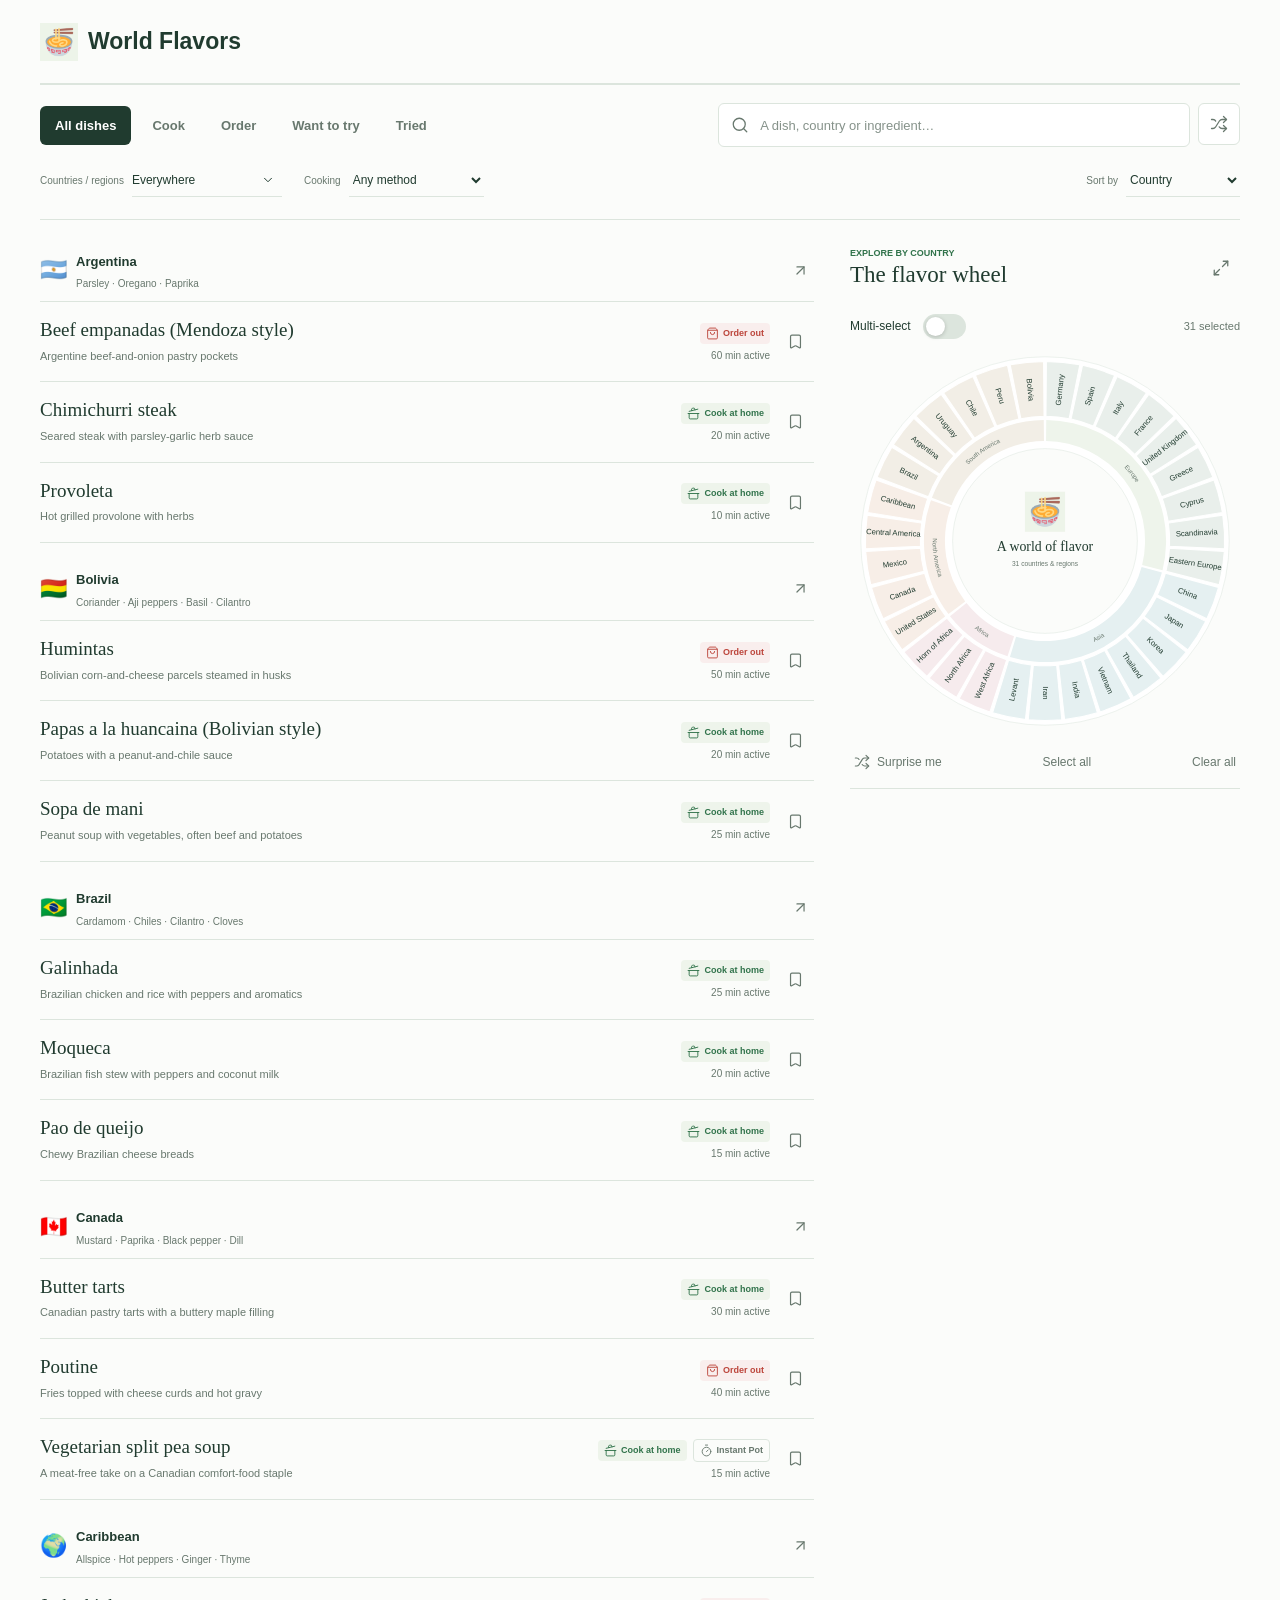
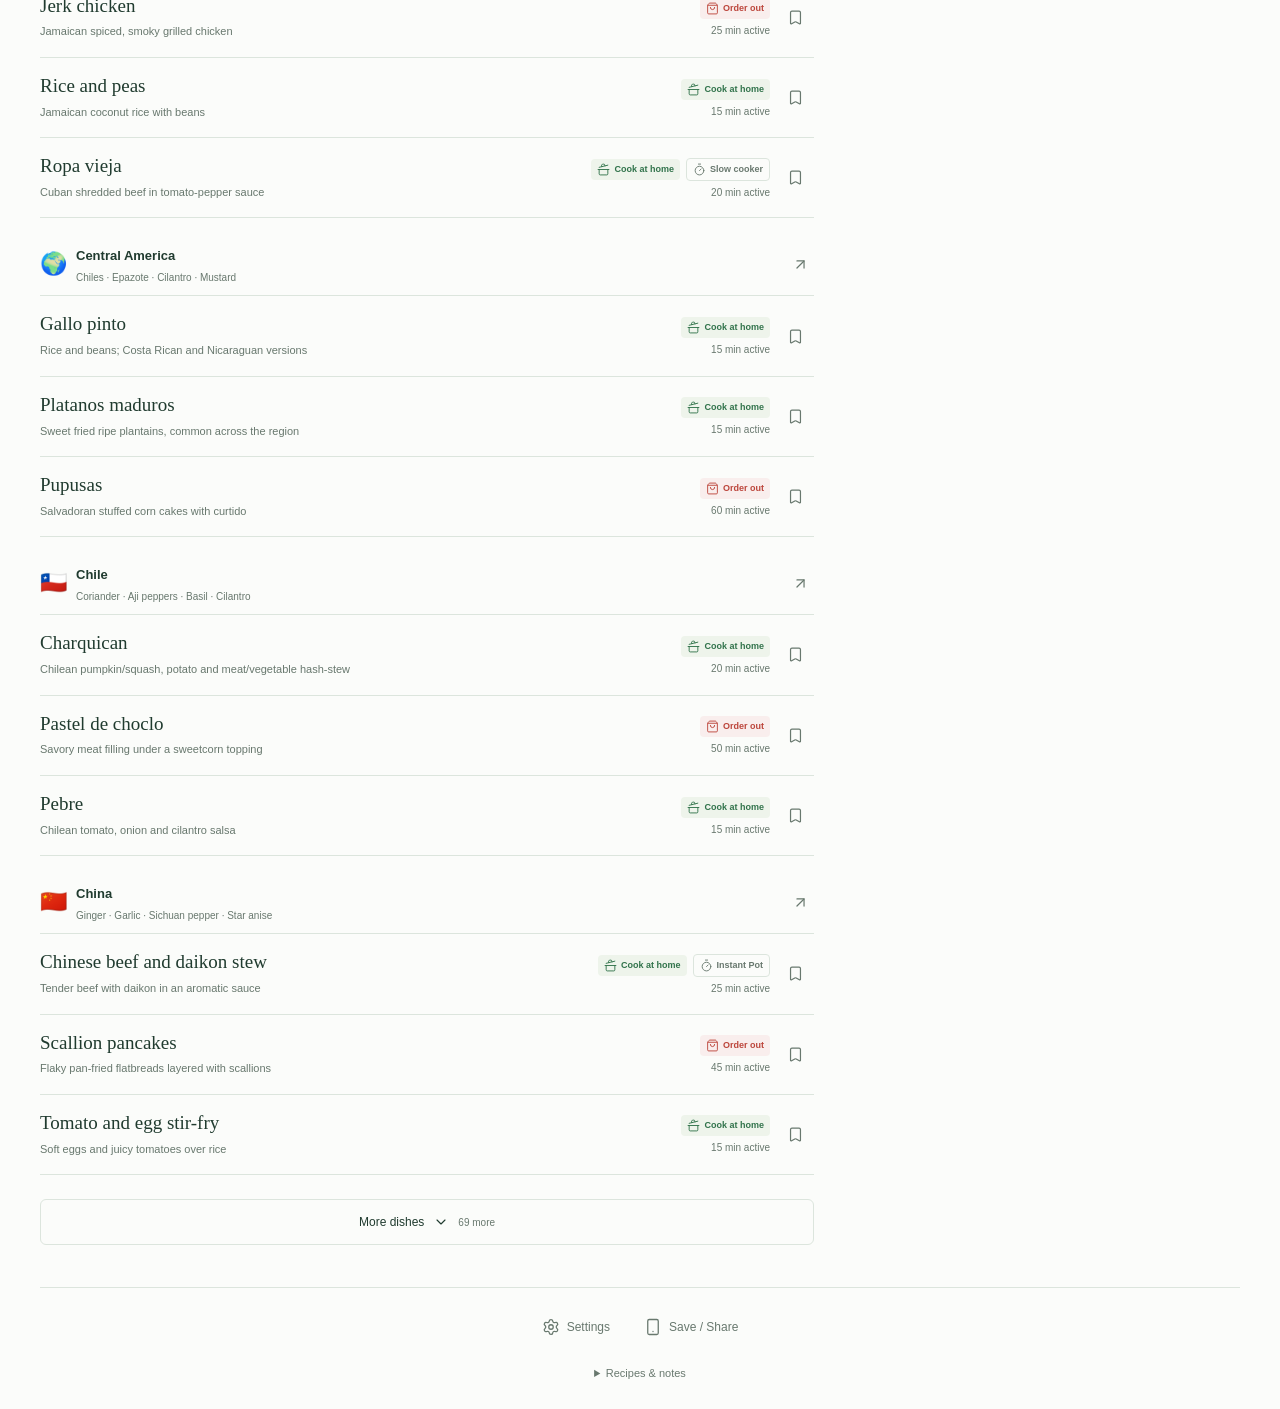
==== commit 19673721: "Add synchronized multi-select controls to the small inline wheel" ====
--- a/index.html
+++ b/index.html
@@ -1,2 +1,2 @@
 <!doctype html>
-<html lang="en"><head><meta charset="utf-8"><meta name="viewport" content="width=device-width, initial-scale=1, viewport-fit=cover"><title>World Flavors</title><meta name="description" content="93 dishes, 31 countries and regions. Easy home cooking, Instant Pot and slow-cooker recipes, and extraordinary takeout."><meta name="theme-color" content="#fbfcfa"><meta name="apple-mobile-web-app-title" content="World Flavors"><link rel="icon" href="assets/food-32.png" type="image/png"><link rel="apple-touch-icon" href="assets/food-180.png"><link rel="manifest" href="manifest.webmanifest"><link rel="stylesheet" href="shared/styles.css?v=20261022-compact"><link rel="stylesheet" href="shared/wheel.css?v=20261022-compact"></head><body data-theme="original"><div id="app"><p class="load-error">Opening the menu…</p></div><script src="shared/lucide.min.js"></script><script type="module" src="shared/app.js?v=20261022-compact"></script></body></html>
+<html lang="en"><head><meta charset="utf-8"><meta name="viewport" content="width=device-width, initial-scale=1, viewport-fit=cover"><title>World Flavors</title><meta name="description" content="93 dishes, 31 countries and regions. Easy home cooking, Instant Pot and slow-cooker recipes, and extraordinary takeout."><meta name="theme-color" content="#fbfcfa"><meta name="apple-mobile-web-app-title" content="World Flavors"><link rel="icon" href="assets/food-32.png" type="image/png"><link rel="apple-touch-icon" href="assets/food-180.png"><link rel="manifest" href="manifest.webmanifest"><link rel="stylesheet" href="shared/styles.css?v=20261022-inline-multi"><link rel="stylesheet" href="shared/wheel.css?v=20261022-inline-multi"></head><body data-theme="original"><div id="app"><p class="load-error">Opening the menu…</p></div><script src="shared/lucide.min.js"></script><script type="module" src="shared/app.js?v=20261022-inline-multi"></script></body></html>
--- a/shared/wheel.css
+++ b/shared/wheel.css
@@ -9,6 +9,11 @@
 .country-label{fill:var(--ink);font-family:Arial,Helvetica,sans-serif;font-size:15px;pointer-events:none;user-select:none;font-weight:500}
 .country-sector.active .country-label{font-weight:750}
 .country-sector.in-filter:not(.active) path{fill:color-mix(in srgb,var(--sector) 32%,var(--paper));stroke:var(--accent);stroke-width:1.5}
+.flavor-dial[data-multi=true] .country-sector path{fill:color-mix(in srgb,var(--sector) 7%,var(--paper));stroke:var(--paper);stroke-width:2;transition:fill .2s ease,stroke .2s ease}
+.flavor-dial[data-multi=true] .country-sector.is-chosen path{fill:color-mix(in srgb,var(--sector) 38%,var(--paper));stroke:var(--sector);stroke-width:2}
+.flavor-dial[data-multi=true] .country-sector:not(.is-chosen) .country-label{fill:var(--muted);font-weight:400}
+.flavor-dial[data-multi=true] .country-sector.is-chosen .country-label{font-weight:650}
+.flavor-dial[data-multi=true] .country-sector path:focus-visible{stroke:var(--ink);stroke-width:4;stroke-dasharray:4 3}
 .region-band{fill:var(--soft)}.region-band.asia{fill:color-mix(in srgb,#398a94 13%,var(--paper))}.region-band.africa{fill:color-mix(in srgb,#bc6374 13%,var(--paper))}.region-band.north-america{fill:color-mix(in srgb,#c47c43 13%,var(--paper))}.region-band.south-america{fill:color-mix(in srgb,#9b7940 13%,var(--paper))}
 .region-label{fill:var(--muted);font-size:12px;letter-spacing:0;pointer-events:none}
 .dial-selection{fill:none;stroke:var(--accent);stroke-width:3;pointer-events:none;transition:opacity .2s}
@@ -23,6 +28,14 @@
 .dial-pointer{fill:var(--accent);opacity:0;transition:opacity .2s}
 .wheel-selection{text-align:center;font-size:20px;min-height:48px;display:grid;place-items:center;margin:9px 0 5px}
 .wheel-heading{margin-bottom:20px}.wheel-aside{top:24px}.wheel-actions{margin-top:7px}
+.wheel-controls{display:flex;align-items:center;justify-content:space-between;gap:16px;margin:8px 0 2px}
+.wheel-mode{border:0;padding:4px 0;gap:12px;font-size:12px;min-height:36px}
+.wheel-count{font-size:11px;color:var(--muted)}
+.wheel-bulk{display:flex;align-items:center;gap:20px;border-top:1px solid var(--line);padding-top:12px}
+.wheel-bulk .text-action{color:var(--accent)}
+.wheel-bulk .primary{margin-left:auto;min-width:85px;min-height:38px;padding:7px 16px}
+.wheel-original{display:flex;margin:6px auto 0;font-size:10px;min-height:28px}
+.modal-layer[data-kind=wheel] .wheel-controls,.modal-layer[data-kind=wheel] .wheel-bulk{margin-left:6px;margin-right:6px}
 .modal-layer[data-kind=wheel] .modal-card{width:min(710px,100%)}
 .modal-layer[data-kind=wheel] .flavor-orbit{max-width:560px;margin:0 auto}
 .modal-layer[data-kind=wheel] .modal-header{margin-bottom:4px}
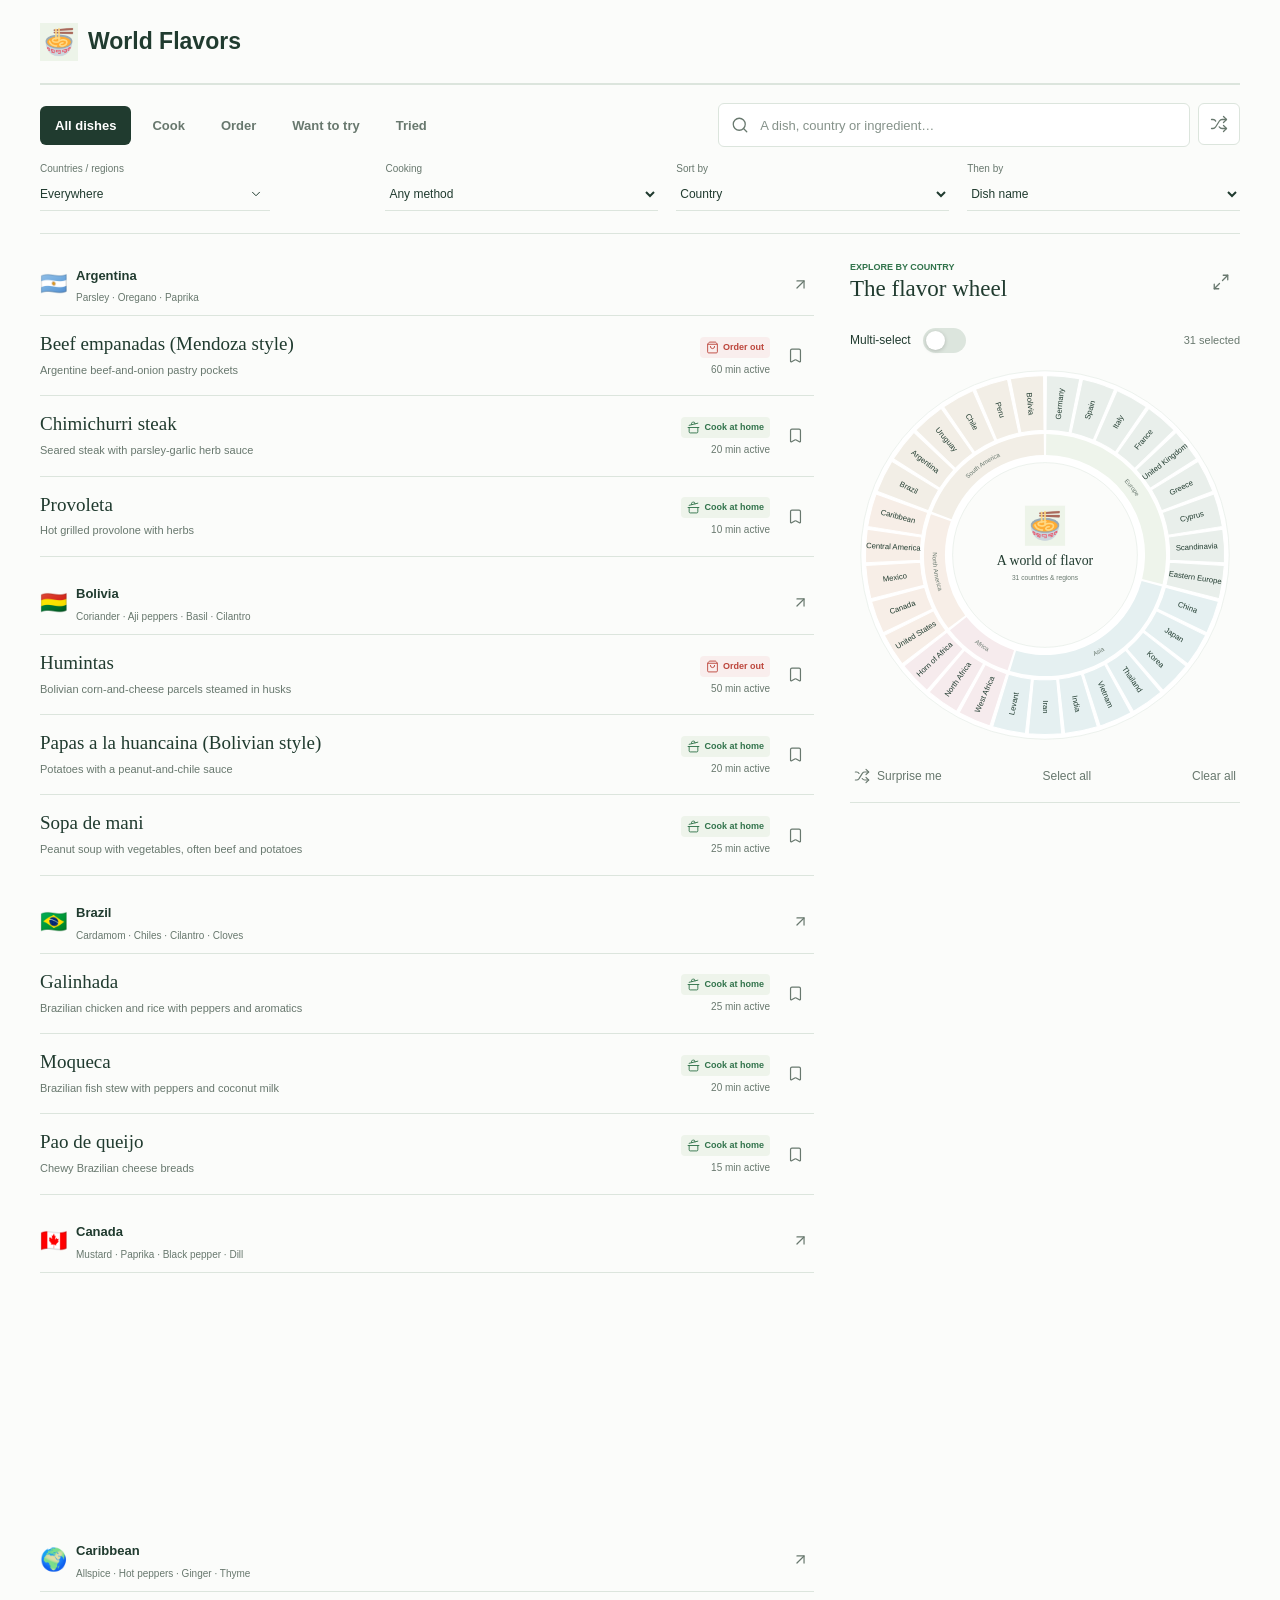
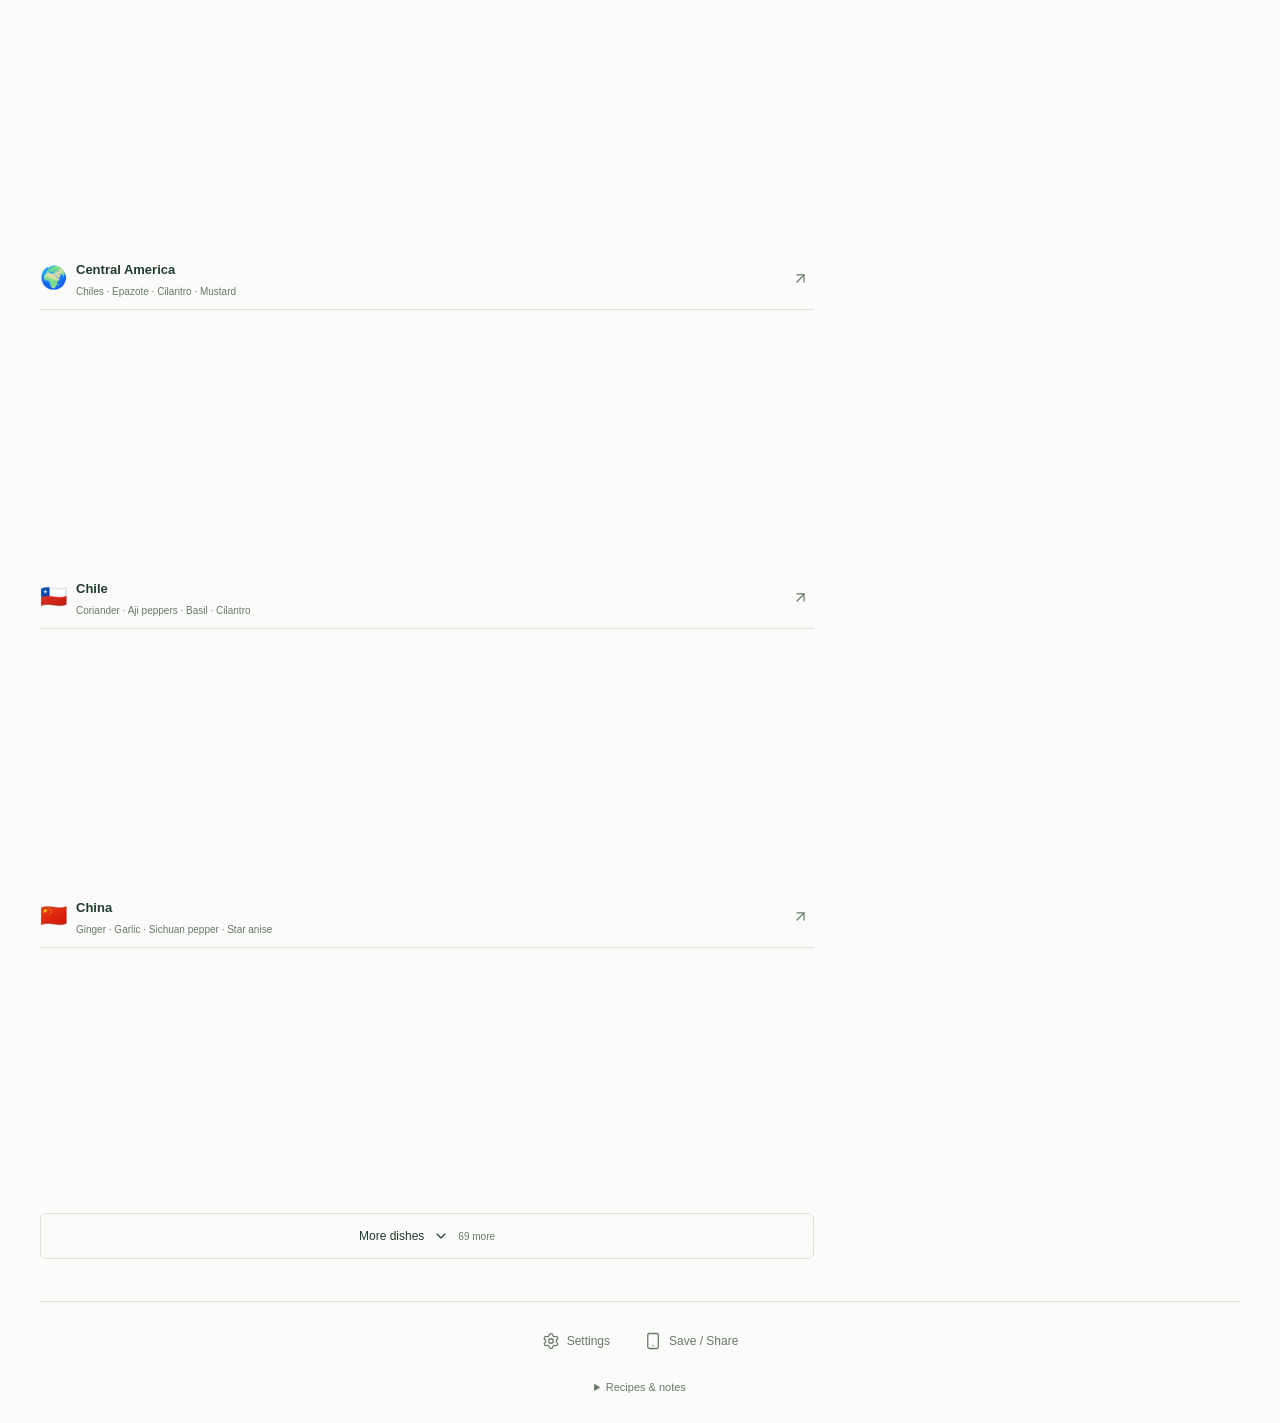
==== commit 30e4e327: "Add continent and secondary sorting with correctly ordered dish lists" ====
--- a/index.html
+++ b/index.html
@@ -1,2 +1,2 @@
 <!doctype html>
-<html lang="en"><head><meta charset="utf-8"><meta name="viewport" content="width=device-width, initial-scale=1, viewport-fit=cover"><title>World Flavors</title><meta name="description" content="93 dishes, 31 countries and regions. Easy home cooking, Instant Pot and slow-cooker recipes, and extraordinary takeout."><meta name="theme-color" content="#fbfcfa"><meta name="apple-mobile-web-app-title" content="World Flavors"><link rel="icon" href="assets/food-32.png" type="image/png"><link rel="apple-touch-icon" href="assets/food-180.png"><link rel="manifest" href="manifest.webmanifest"><link rel="stylesheet" href="shared/styles.css?v=20261022-inline-multi"><link rel="stylesheet" href="shared/wheel.css?v=20261022-inline-multi"></head><body data-theme="original"><div id="app"><p class="load-error">Opening the menu…</p></div><script src="shared/lucide.min.js"></script><script type="module" src="shared/app.js?v=20261022-inline-multi"></script></body></html>
+<html lang="en"><head><meta charset="utf-8"><meta name="viewport" content="width=device-width, initial-scale=1, viewport-fit=cover"><title>World Flavors</title><meta name="description" content="93 dishes, 31 countries and regions. Easy home cooking, Instant Pot and slow-cooker recipes, and extraordinary takeout."><meta name="theme-color" content="#fbfcfa"><meta name="apple-mobile-web-app-title" content="World Flavors"><link rel="icon" href="assets/food-32.png" type="image/png"><link rel="apple-touch-icon" href="assets/food-180.png"><link rel="manifest" href="manifest.webmanifest"><link rel="stylesheet" href="shared/styles.css?v=20261022-sorting"><link rel="stylesheet" href="shared/wheel.css?v=20261022-sorting"></head><body data-theme="original"><div id="app"><p class="load-error">Opening the menu…</p></div><script src="shared/lucide.min.js"></script><script type="module" src="shared/app.js?v=20261022-sorting"></script></body></html>
--- a/shared/styles.css
+++ b/shared/styles.css
@@ -23,7 +23,15 @@
 @media(max-width:370px){.brand{font-size:19px}.variant-link{max-width:86px;font-size:9px}.intro h1{font-size:33px}.intro-caption{font-size:10px}.intro-tally{min-width:62px}.intro-tally>strong{font-size:39px}.row-end{max-width:90px}.dish-text>strong{font-size:16px}.dish-text>small{font-size:10px}.cards-grid{gap:8px}.dish-card{padding:10px}.card-open h3{font-size:20px}.card-open p{font-size:10px}.tabs button{padding:0 8px}.intro-caption{max-width:205px}}
 .sr-only{position:absolute!important;width:1px!important;height:1px!important;padding:0!important;margin:-1px!important;overflow:hidden!important;clip:rect(0,0,0,0)!important;white-space:nowrap!important;border:0!important}
 .country-title{min-width:0}.country-info-button{background:none;padding:4px 0;text-align:left;font:inherit;min-height:26px}.country-info-button:hover{color:var(--accent);text-decoration:underline;text-underline-offset:3px}.country-flavors{font-size:10px;font-weight:400;color:var(--muted);line-height:1.6;margin:2px 0 0;overflow-wrap:anywhere}.hide-flavors .country-flavors{display:none}.flavor-note-list{font-family:Georgia,serif;font-size:23px;line-height:1.7;margin:3px 0 20px}.flavor-source{font-size:12px;line-height:1.7;color:var(--muted);margin-bottom:23px}
-.country-filter{display:flex;align-items:center;gap:8px;min-width:0}
+.filter-selects{display:grid;grid-template-columns:1.2fr 1fr 1fr 1fr;gap:18px}
+.filter-selects label,.country-filter{display:grid;gap:3px;min-width:0}
+.filter-selects .sort-field{display:grid;margin-left:0}
+.filter-selects select{max-width:none;width:100%}
+.dish-origin{font-size:10px;line-height:1.4;color:var(--muted);font-weight:400}
+.continent-heading{font:20px Georgia,serif;margin:0 0 13px;padding-bottom:10px;border-bottom:1px solid var(--line);color:var(--accent)}
+.continent-group{margin-bottom:28px}
+.continent-group .country-group{margin-top:15px}
+.country-filter{display:grid;align-items:start;gap:3px;min-width:0}
 .country-filter>span{font-size:10px;color:var(--muted);white-space:nowrap}
 .country-picker{display:flex;align-items:center;justify-content:space-between;gap:15px;min-width:150px;max-width:230px;min-height:34px;background:transparent;border-bottom:1px solid var(--line);font-size:12px;padding:0 7px 0 0;text-align:left}
 .country-picker>span{min-width:0;overflow:hidden;text-overflow:ellipsis;white-space:nowrap}
@@ -46,4 +54,5 @@
 .country-picker-footer{padding:14px 23px;border-top:1px solid var(--line);flex-shrink:0;background:var(--paper)}
 .country-picker-footer .primary{width:100%}
 @media(max-width:740px){.country-filter{display:grid;gap:2px;min-width:0}.country-filter>span{font-size:9px}.country-picker{min-width:0;max-width:none;width:100%;min-height:36px}.modal-layer[data-kind=countries] #modal-content{max-height:calc(100dvh - 30px)}.modal-layer[data-kind=countries] .modal-header{padding:21px 18px 13px}.country-picker-toolbar{padding:0 18px 10px}.region-groups{padding:0 18px}.country-picker-footer{padding:12px 18px}.country-checks{column-gap:10px}.country-checks label{font-size:11px;gap:8px;min-height:44px}}
+@media(max-width:740px){.filter-selects{grid-template-columns:1fr 1fr;gap:9px 12px}.filter-selects .sort-field{display:grid}.filter-selects label,.country-filter{display:grid;gap:2px}.dish-origin{font-size:9px}.continent-heading{font-size:18px}}
 @media(prefers-reduced-motion:reduce){*,*:before,*:after{animation:none!important;transition:none!important;scroll-behavior:auto!important}}
